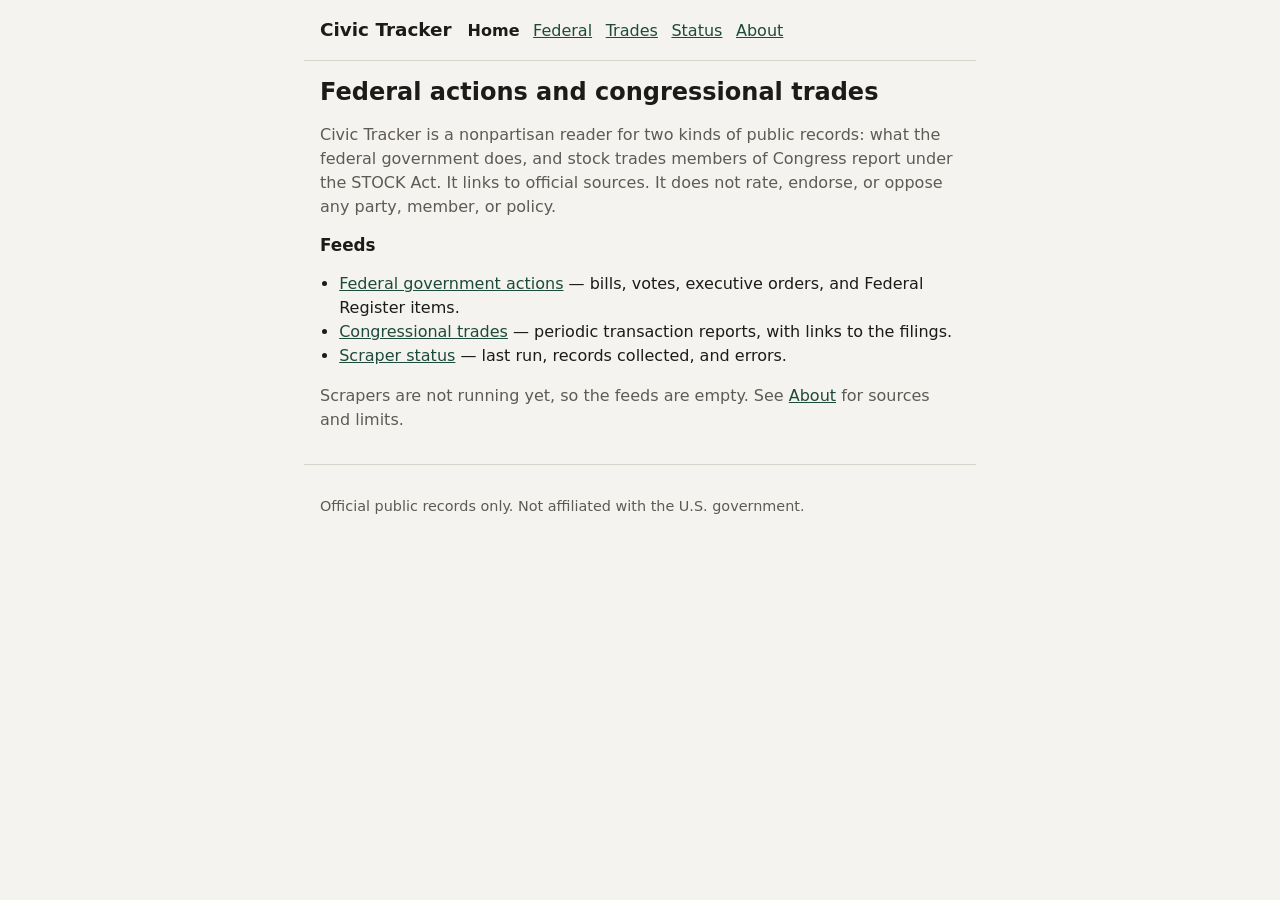
==== docs/index.html @ 80ff7482 "Add home and about pages. Home links to the feeds. About states the nonpartisan, official-sources, a" ====
<!DOCTYPE html>
<html lang="en">
<head>
  <meta charset="utf-8">
  <meta name="viewport" content="width=device-width, initial-scale=1">
  <title>Home</title>
  <link rel="stylesheet" href="css/site.css">
</head>
<body data-page-title="Home">
  <header class="site-header wrap">
    <a class="site-name" href="index.html" data-site-name></a>
    <nav aria-label="Primary">
      <a href="index.html" aria-current="page">Home</a>
      <a href="federal.html">Federal</a>
      <a href="trades.html">Trades</a>
      <a href="status.html">Status</a>
      <a href="about.html">About</a>
    </nav>
  </header>
  <main class="wrap">
    <h1>Federal actions and congressional trades</h1>
    <p class="lead"><span data-site-name></span> is a nonpartisan reader for two kinds of public records: what the federal government does, and stock trades members of Congress report under the STOCK Act. It links to official sources. It does not rate, endorse, or oppose any party, member, or policy.</p>
    <h2>Feeds</h2>
    <ul class="link-list">
      <li><a href="federal.html">Federal government actions</a> — bills, votes, executive orders, and Federal Register items.</li>
      <li><a href="trades.html">Congressional trades</a> — periodic transaction reports, with links to the filings.</li>
      <li><a href="status.html">Scraper status</a> — last run, records collected, and errors.</li>
    </ul>
    <p class="note">Scrapers are not running yet, so the feeds are empty. See <a href="about.html">About</a> for sources and limits.</p>
  </main>
  <footer class="site-footer wrap">
    <p>Official public records only. Not affiliated with the U.S. government.</p>
  </footer>
  <script src="js/config.js"></script>
  <script src="js/common.js"></script>
</body>
</html>
---- docs/css/site.css ----
:root {
  --bg: #f4f3ef;
  --ink: #1c1b19;
  --muted: #5e5a54;
  --line: #d8d3cb;
  --card: #fff;
  --accent: #1d4a3c;
}

* {
  box-sizing: border-box;
}

body {
  margin: 0;
  font: 16px/1.5 system-ui, -apple-system, "Segoe UI", Roboto, Helvetica, Arial, sans-serif;
  color: var(--ink);
  background: var(--bg);
}

a {
  color: var(--accent);
}

a:focus-visible,
button:focus-visible,
input:focus-visible,
select:focus-visible {
  outline: 2px solid var(--accent);
  outline-offset: 2px;
}

.wrap {
  max-width: 42rem;
  margin: 0 auto;
  padding: 1rem;
}

.site-header {
  display: flex;
  flex-wrap: wrap;
  gap: 0.4rem 1rem;
  align-items: baseline;
  border-bottom: 1px solid var(--line);
}

.site-name {
  font-weight: 700;
  font-size: 1.15rem;
  color: inherit;
  text-decoration: none;
}

nav {
  display: flex;
  flex-wrap: wrap;
  gap: 0.35rem 0.85rem;
}

nav a[aria-current="page"] {
  font-weight: 700;
  color: inherit;
  text-decoration: none;
}

h1 {
  font-size: 1.5rem;
  line-height: 1.25;
  margin: 0 0 0.75rem;
}

h2 {
  font-size: 1.05rem;
  line-height: 1.3;
  margin: 0 0 0.35rem;
}

.lead,
.note,
.meta {
  color: var(--muted);
}

.filters {
  display: grid;
  gap: 0.75rem;
  margin: 1rem 0;
}

@media (min-width: 40rem) {
  .filters.cols-2 {
    grid-template-columns: 1fr 1fr;
  }

  .filters .wide {
    grid-column: 1 / -1;
  }
}

label {
  display: grid;
  gap: 0.25rem;
  font-size: 0.9rem;
}

input,
select {
  font: inherit;
  width: 100%;
  padding: 0.45rem 0.5rem;
  border: 1px solid var(--line);
  border-radius: 2px;
  background: #fff;
  color: inherit;
}

.card,
.empty {
  background: var(--card);
  border: 1px solid var(--line);
  padding: 0.75rem 1rem;
  margin: 0.75rem 0;
}

.empty {
  border-style: dashed;
}

.link-list {
  padding-left: 1.2rem;
}

table {
  width: 100%;
  border-collapse: collapse;
  background: #fff;
  font-size: 0.95rem;
}

th,
td {
  text-align: left;
  vertical-align: top;
  padding: 0.45rem 0.5rem;
  border-bottom: 1px solid var(--line);
}

.site-footer {
  border-top: 1px solid var(--line);
  color: var(--muted);
  font-size: 0.9rem;
}

.error {
  color: #8a2a22;
}
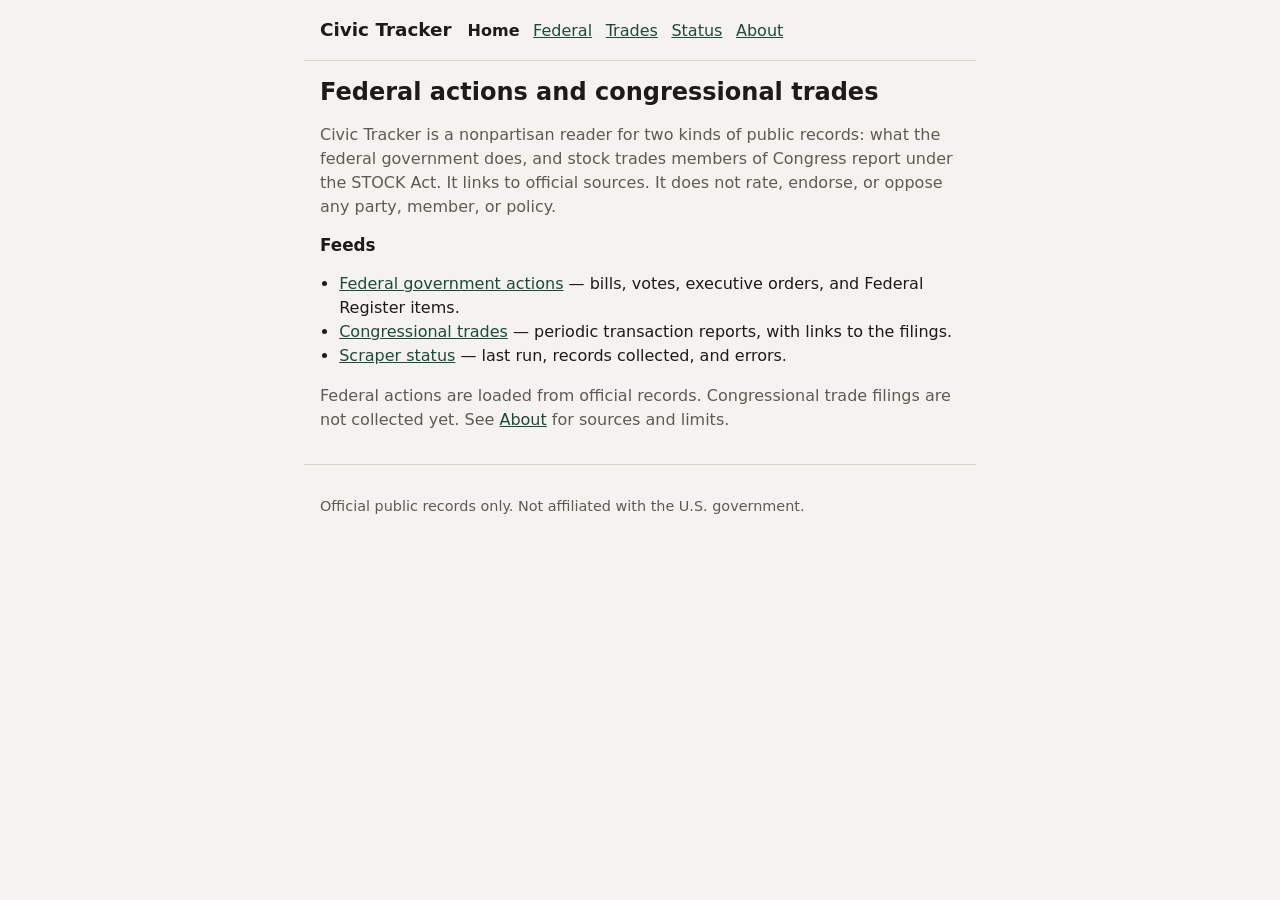
==== commit a48ad155: "MILESTONE: federal actions scraper, live-tested. Collect Federal Register rules and executive orders" ====
--- a/docs/index.html
+++ b/docs/index.html
@@ -5,6 +5,7 @@
   <meta name="viewport" content="width=device-width, initial-scale=1">
   <title>Home</title>
   <link rel="stylesheet" href="css/site.css">
+  <link rel="icon" href="favicon.svg" type="image/svg+xml">
 </head>
 <body data-page-title="Home">
   <header class="site-header wrap">
@@ -18,6 +19,7 @@
     </nav>
   </header>
   <main class="wrap">
+    <noscript><p class="empty">JavaScript is required to fill in the site name.</p></noscript>
     <h1>Federal actions and congressional trades</h1>
     <p class="lead"><span data-site-name></span> is a nonpartisan reader for two kinds of public records: what the federal government does, and stock trades members of Congress report under the STOCK Act. It links to official sources. It does not rate, endorse, or oppose any party, member, or policy.</p>
     <h2>Feeds</h2>
@@ -26,7 +28,7 @@
       <li><a href="trades.html">Congressional trades</a> — periodic transaction reports, with links to the filings.</li>
       <li><a href="status.html">Scraper status</a> — last run, records collected, and errors.</li>
     </ul>
-    <p class="note">Scrapers are not running yet, so the feeds are empty. See <a href="about.html">About</a> for sources and limits.</p>
+    <p class="note">Federal actions are loaded from official records. Congressional trade filings are not collected yet. See <a href="about.html">About</a> for sources and limits.</p>
   </main>
   <footer class="site-footer wrap">
     <p>Official public records only. Not affiliated with the U.S. government.</p>
--- a/docs/css/site.css
+++ b/docs/css/site.css
@@ -20,6 +20,10 @@
 
 a {
   color: var(--accent);
+}
+
+code {
+  overflow-wrap: anywhere;
 }
 
 a:focus-visible,
@@ -91,10 +95,6 @@
   .filters.cols-2 {
     grid-template-columns: 1fr 1fr;
   }
-
-  .filters .wide {
-    grid-column: 1 / -1;
-  }
 }
 
 label {
@@ -130,6 +130,10 @@
   padding-left: 1.2rem;
 }
 
+.table-scroll {
+  overflow-x: auto;
+}
+
 table {
   width: 100%;
   border-collapse: collapse;
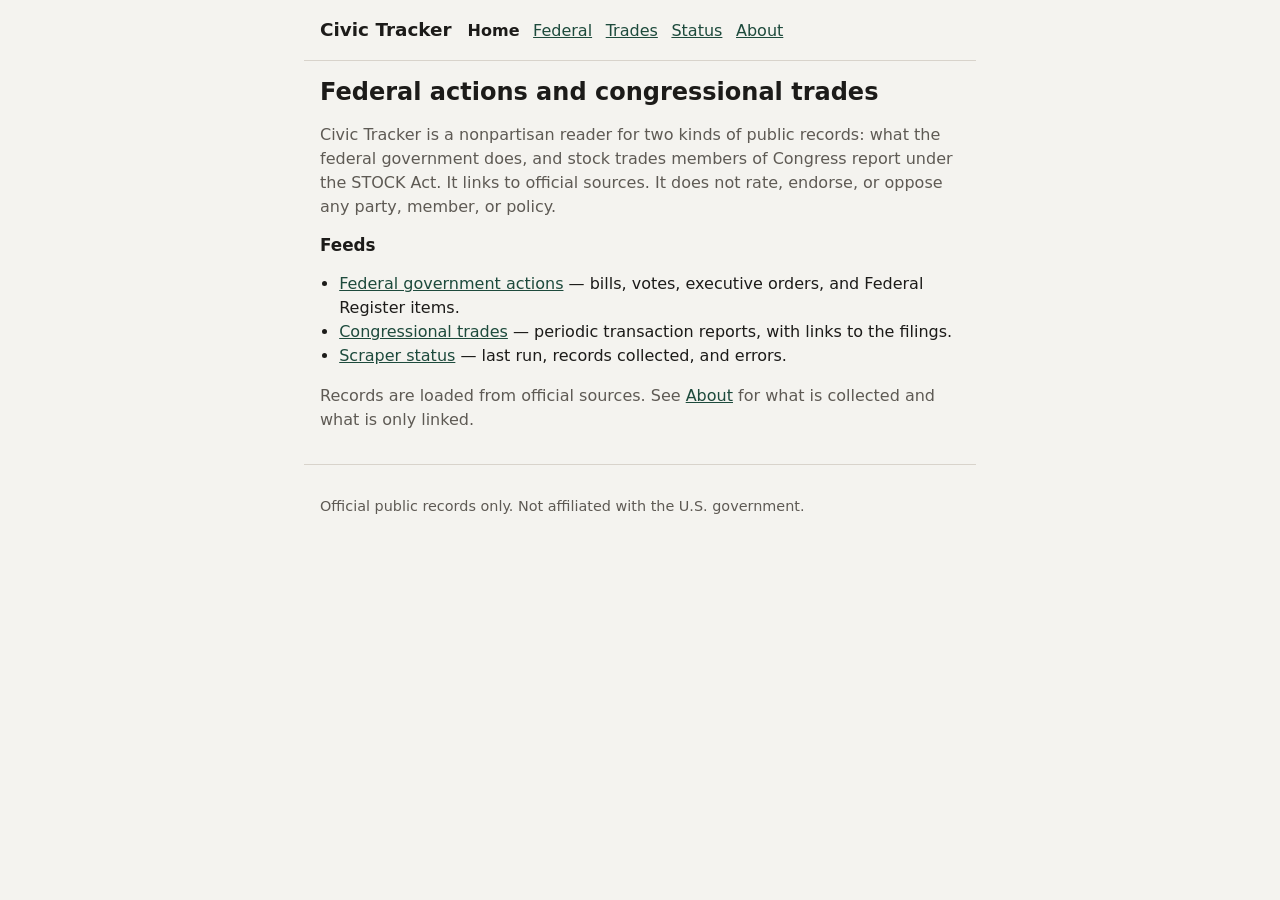
==== commit 578dc224: "Add House trade filings and Senate eFD links. Electronic House periodic transaction reports are pars" ====
--- a/docs/index.html
+++ b/docs/index.html
@@ -28,7 +28,7 @@
       <li><a href="trades.html">Congressional trades</a> — periodic transaction reports, with links to the filings.</li>
       <li><a href="status.html">Scraper status</a> — last run, records collected, and errors.</li>
     </ul>
-    <p class="note">Federal actions are loaded from official records. Congressional trade filings are not collected yet. See <a href="about.html">About</a> for sources and limits.</p>
+    <p class="note">Records are loaded from official sources. See <a href="about.html">About</a> for what is collected and what is only linked.</p>
   </main>
   <footer class="site-footer wrap">
     <p>Official public records only. Not affiliated with the U.S. government.</p>
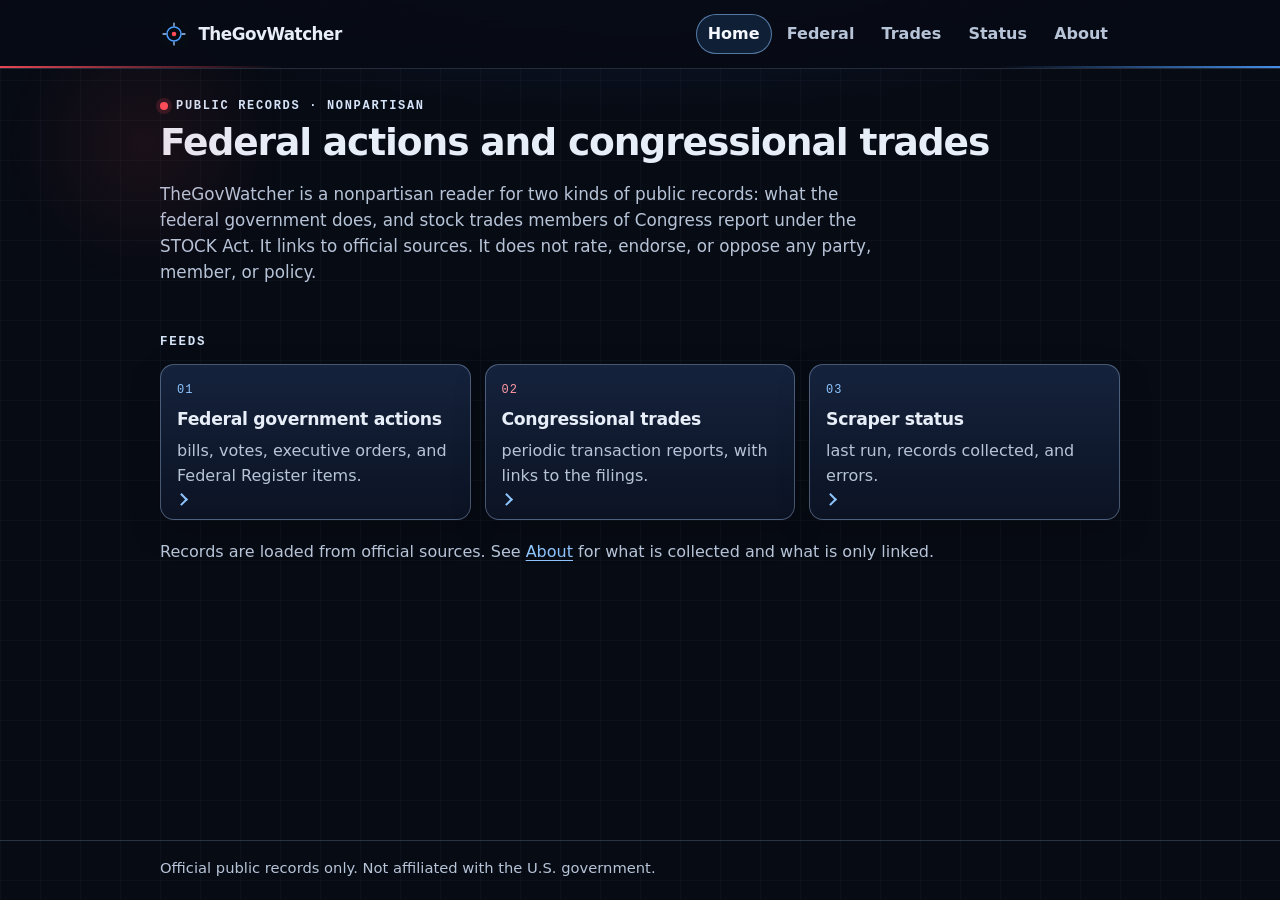
==== commit e30b7507: "Redesign the public site with a dark TheGovWatcher theme. Add a sticky header, mobile menu, and high" ====
--- a/docs/index.html
+++ b/docs/index.html
@@ -3,37 +3,76 @@
 <head>
   <meta charset="utf-8">
   <meta name="viewport" content="width=device-width, initial-scale=1">
+  <meta name="color-scheme" content="dark">
+  <meta name="theme-color" content="#070b14">
   <title>Home</title>
   <link rel="stylesheet" href="css/site.css">
   <link rel="icon" href="favicon.svg" type="image/svg+xml">
 </head>
 <body data-page-title="Home">
-  <header class="site-header wrap">
-    <a class="site-name" href="index.html" data-site-name></a>
-    <nav aria-label="Primary">
-      <a href="index.html" aria-current="page">Home</a>
-      <a href="federal.html">Federal</a>
-      <a href="trades.html">Trades</a>
-      <a href="status.html">Status</a>
-      <a href="about.html">About</a>
-    </nav>
+  <a class="skip-link" href="#main">Skip to content</a>
+  <header class="site-header">
+    <div class="shell bar">
+      <a class="brand" href="index.html">
+        <img class="brand-mark" src="favicon.svg" alt="" width="28" height="28">
+        <span class="site-name" data-site-name>TheGovWatcher</span>
+      </a>
+      <button class="nav-toggle" type="button" aria-expanded="false" aria-controls="site-nav">
+        <span class="nav-toggle-icon" aria-hidden="true"><span></span><span></span><span></span></span>
+        <span class="label-closed">Menu</span>
+        <span class="label-open">Close</span>
+      </button>
+      <nav id="site-nav" aria-label="Primary">
+        <a href="index.html" aria-current="page">Home</a>
+        <a href="federal.html">Federal</a>
+        <a href="trades.html">Trades</a>
+        <a href="status.html">Status</a>
+        <a href="about.html">About</a>
+      </nav>
+    </div>
   </header>
-  <main class="wrap">
+  <main id="main" class="shell" tabindex="-1">
     <noscript><p class="empty">JavaScript is required to fill in the site name.</p></noscript>
-    <h1>Federal actions and congressional trades</h1>
-    <p class="lead"><span data-site-name></span> is a nonpartisan reader for two kinds of public records: what the federal government does, and stock trades members of Congress report under the STOCK Act. It links to official sources. It does not rate, endorse, or oppose any party, member, or policy.</p>
-    <h2>Feeds</h2>
-    <ul class="link-list">
-      <li><a href="federal.html">Federal government actions</a> — bills, votes, executive orders, and Federal Register items.</li>
-      <li><a href="trades.html">Congressional trades</a> — periodic transaction reports, with links to the filings.</li>
-      <li><a href="status.html">Scraper status</a> — last run, records collected, and errors.</li>
-    </ul>
+    <section class="hero">
+      <p class="eyebrow"><span class="dot" aria-hidden="true"></span> Public records · Nonpartisan</p>
+      <h1>Federal actions and congressional trades</h1>
+      <p class="lead"><span data-site-name>TheGovWatcher</span> is a nonpartisan reader for two kinds of public records: what the federal government does, and stock trades members of Congress report under the STOCK Act. It links to official sources. It does not rate, endorse, or oppose any party, member, or policy.</p>
+    </section>
+    <section class="feeds" aria-labelledby="feeds-heading">
+      <h2 id="feeds-heading">Feeds</h2>
+      <ul class="feed-grid">
+        <li>
+          <a class="feed-card" href="federal.html">
+            <span class="feed-index">01</span>
+            <span class="feed-title">Federal government actions</span>
+            <span class="feed-copy">bills, votes, executive orders, and Federal Register items.</span>
+          </a>
+        </li>
+        <li>
+          <a class="feed-card" href="trades.html">
+            <span class="feed-index">02</span>
+            <span class="feed-title">Congressional trades</span>
+            <span class="feed-copy">periodic transaction reports, with links to the filings.</span>
+          </a>
+        </li>
+        <li>
+          <a class="feed-card" href="status.html">
+            <span class="feed-index">03</span>
+            <span class="feed-title">Scraper status</span>
+            <span class="feed-copy">last run, records collected, and errors.</span>
+          </a>
+        </li>
+      </ul>
+    </section>
     <p class="note">Records are loaded from official sources. See <a href="about.html">About</a> for what is collected and what is only linked.</p>
   </main>
-  <footer class="site-footer wrap">
-    <p>Official public records only. Not affiliated with the U.S. government.</p>
+  <footer class="site-footer">
+    <div class="shell">
+      <p>Official public records only. Not affiliated with the U.S. government.</p>
+    </div>
   </footer>
   <script src="js/config.js"></script>
   <script src="js/common.js"></script>
+  <script src="js/nav.js"></script>
 </body>
 </html>
--- a/docs/css/site.css
+++ b/docs/css/site.css
@@ -1,25 +1,58 @@
 :root {
-  --bg: #f4f3ef;
-  --ink: #1c1b19;
-  --muted: #5e5a54;
-  --line: #d8d3cb;
-  --card: #fff;
-  --accent: #1d4a3c;
+  --bg: #070b14;
+  --bg-elev: #10192b;
+  --bg-card: #101a2c;
+  --ink: #e8eef8;
+  --muted: #b7c4d8;
+  --line: rgba(158, 186, 224, 0.2);
+  --line-strong: rgba(168, 198, 236, 0.38);
+  --blue: #8ec5ff;
+  --blue-deep: #4c9dff;
+  --blue-dim: rgba(76, 157, 255, 0.14);
+  --red: #ff4d5a;
+  --focus: #b9dcff;
+  --header-h: 4.25rem;
+  --sans: "Segoe UI", system-ui, -apple-system, Roboto, Helvetica, Arial, sans-serif;
+  --mono: ui-monospace, "Cascadia Mono", "Cascadia Code", "Segoe UI Mono", Consolas, "Liberation Mono", monospace;
+  color-scheme: dark;
 }
 
 * {
   box-sizing: border-box;
 }
 
+html {
+  scroll-behavior: smooth;
+}
+
 body {
   margin: 0;
-  font: 16px/1.5 system-ui, -apple-system, "Segoe UI", Roboto, Helvetica, Arial, sans-serif;
+  min-height: 100vh;
+  display: flex;
+  flex-direction: column;
+  font: 16px/1.55 var(--sans);
   color: var(--ink);
-  background: var(--bg);
+  background-color: var(--bg);
+  background-image:
+    linear-gradient(rgba(120, 160, 210, 0.045) 1px, transparent 1px),
+    linear-gradient(90deg, rgba(120, 160, 210, 0.045) 1px, transparent 1px),
+    radial-gradient(ellipse 90% 42% at 50% -12%, rgba(46, 98, 186, 0.28), transparent 58%);
+  background-size: 40px 40px, 40px 40px, auto;
+}
+
+body::before {
+  content: "";
+  position: fixed;
+  inset: 0 auto auto 0;
+  width: 18rem;
+  height: 18rem;
+  background: radial-gradient(circle, rgba(255, 77, 90, 0.08), transparent 68%);
+  pointer-events: none;
 }
 
 a {
-  color: var(--accent);
+  color: var(--blue);
+  text-underline-offset: 0.16em;
 }
 
 code {
@@ -29,54 +62,192 @@
 a:focus-visible,
 button:focus-visible,
 input:focus-visible,
-select:focus-visible {
-  outline: 2px solid var(--accent);
+select:focus-visible,
+.skip-link:focus {
+  outline: 2px solid var(--focus);
   outline-offset: 2px;
 }
 
-.wrap {
-  max-width: 42rem;
-  margin: 0 auto;
-  padding: 1rem;
+.skip-link {
+  position: absolute;
+  left: 0.75rem;
+  top: -3.5rem;
+  z-index: 80;
+  padding: 0.5rem 0.75rem;
+  background: #f4f8ff;
+  color: #07101c;
+  font-weight: 700;
+  text-decoration: none;
+  border-radius: 8px;
+}
+
+.skip-link:focus {
+  top: 0.55rem;
+}
+
+.shell {
+  width: min(960px, calc(100% - 2rem));
+  margin-inline: auto;
 }
 
 .site-header {
+  position: sticky;
+  top: 0;
+  z-index: 40;
+  background: rgba(7, 11, 20, 0.9);
+  border-bottom: 1px solid var(--line);
+  backdrop-filter: blur(16px);
+}
+
+.site-header::after {
+  content: "";
+  position: absolute;
+  left: 0;
+  right: 0;
+  bottom: 0;
+  height: 2px;
+  background: linear-gradient(90deg, var(--red), transparent 22%, transparent 78%, var(--blue-deep));
+  opacity: 0.9;
+  pointer-events: none;
+}
+
+.bar {
+  position: relative;
   display: flex;
-  flex-wrap: wrap;
-  gap: 0.4rem 1rem;
-  align-items: baseline;
-  border-bottom: 1px solid var(--line);
-}
-
-.site-name {
+  align-items: center;
+  justify-content: space-between;
+  gap: 1rem;
+  min-height: var(--header-h);
+}
+
+.brand {
+  display: inline-flex;
+  align-items: center;
+  gap: 0.65rem;
+  min-height: 2.75rem;
+  color: var(--ink);
   font-weight: 700;
-  font-size: 1.15rem;
-  color: inherit;
+  font-size: 1.05rem;
+  letter-spacing: -0.03em;
   text-decoration: none;
+}
+
+.brand-mark {
+  width: 1.75rem;
+  height: 1.75rem;
+  display: block;
+  flex: none;
+}
+
+.nav-toggle {
+  display: none;
+  align-items: center;
+  gap: 0.5rem;
+  min-height: 2.75rem;
+  padding: 0.35rem 0.8rem;
+  border: 1px solid var(--line-strong);
+  border-radius: 999px;
+  background: rgba(16, 26, 44, 0.8);
+  color: var(--ink);
+  font: inherit;
+  font-size: 0.95rem;
+  cursor: pointer;
+}
+
+.nav-toggle-icon {
+  display: grid;
+  gap: 4px;
+  width: 1rem;
+}
+
+.nav-toggle-icon span {
+  display: block;
+  height: 2px;
+  background: var(--ink);
+  border-radius: 1px;
+}
+
+.label-open {
+  display: none;
+}
+
+.site-header.is-open .label-closed {
+  display: none;
+}
+
+.site-header.is-open .label-open {
+  display: inline;
 }
 
 nav {
   display: flex;
   flex-wrap: wrap;
-  gap: 0.35rem 0.85rem;
+  align-items: center;
+  gap: 0.2rem;
+}
+
+nav a {
+  color: var(--muted);
+  text-decoration: none;
+  padding: 0.45rem 0.75rem;
+  border-radius: 999px;
+  font-weight: 600;
+}
+
+nav a:hover {
+  color: var(--ink);
+  background: rgba(255, 255, 255, 0.05);
 }
 
 nav a[aria-current="page"] {
-  font-weight: 700;
-  color: inherit;
-  text-decoration: none;
+  color: #f5f9ff;
+  background: var(--blue-dim);
+  box-shadow: inset 0 0 0 1px rgba(142, 197, 255, 0.55);
+}
+
+main {
+  flex: 1;
+  padding: 1.75rem 0 3.25rem;
+}
+
+main:focus {
+  outline: none;
 }
 
 h1 {
-  font-size: 1.5rem;
-  line-height: 1.25;
-  margin: 0 0 0.75rem;
+  font-size: clamp(1.75rem, 3.4vw, 2.35rem);
+  line-height: 1.15;
+  letter-spacing: -0.03em;
+  margin: 0.35rem 0 0.75rem;
 }
 
 h2 {
   font-size: 1.05rem;
-  line-height: 1.3;
-  margin: 0 0 0.35rem;
+  line-height: 1.35;
+  letter-spacing: -0.015em;
+  margin: 0 0 0.4rem;
+}
+
+.eyebrow {
+  display: flex;
+  align-items: center;
+  gap: 0.5rem;
+  margin: 0;
+  color: #d5e4f8;
+  font-family: var(--mono);
+  font-size: 0.75rem;
+  font-weight: 600;
+  letter-spacing: 0.14em;
+  text-transform: uppercase;
+}
+
+.dot {
+  width: 0.5rem;
+  height: 0.5rem;
+  border-radius: 50%;
+  background: var(--red);
+  box-shadow: 0 0 0 4px rgba(255, 77, 90, 0.16);
+  animation: pulse 2.6s ease-out infinite;
 }
 
 .lead,
@@ -85,59 +256,291 @@
   color: var(--muted);
 }
 
+.lead {
+  font-size: 1.05rem;
+  max-width: 68ch;
+}
+
+.note {
+  margin: 0.35rem 0 0;
+}
+
+.page-status {
+  display: flex;
+  flex-wrap: wrap;
+  align-items: center;
+  gap: 0.45rem 0.75rem;
+  margin-top: 0.85rem;
+}
+
+.hero {
+  padding-bottom: 0.5rem;
+}
+
+.feeds h2 {
+  margin: 1.5rem 0 0.8rem;
+  font-size: 0.78rem;
+  font-family: var(--mono);
+  font-weight: 650;
+  letter-spacing: 0.14em;
+  text-transform: uppercase;
+  color: #d5e4f8;
+}
+
+.feed-grid {
+  list-style: none;
+  display: grid;
+  grid-template-columns: repeat(auto-fit, minmax(14.5rem, 1fr));
+  gap: 0.85rem;
+  margin: 0 0 1.25rem;
+  padding: 0;
+}
+
+.feed-card {
+  display: flex;
+  flex-direction: column;
+  align-items: flex-start;
+  gap: 0.4rem;
+  height: 100%;
+  min-height: 9.5rem;
+  padding: 1rem 1rem 0.95rem;
+  border: 1px solid var(--line-strong);
+  border-radius: 14px;
+  background:
+    linear-gradient(180deg, rgba(22, 36, 62, 0.95), rgba(12, 20, 36, 0.95));
+  color: var(--ink);
+  text-decoration: none;
+  box-shadow: 0 12px 32px rgba(0, 0, 0, 0.22);
+}
+
+.feed-card:hover {
+  border-color: rgba(142, 197, 255, 0.7);
+  transform: translateY(-2px);
+}
+
+.feed-index {
+  font-family: var(--mono);
+  font-size: 0.75rem;
+  letter-spacing: 0.08em;
+  color: var(--blue);
+}
+
+.feed-grid li:nth-child(2) .feed-index {
+  color: #ff9aa3;
+}
+
+.feed-title {
+  font-size: 1.08rem;
+  font-weight: 700;
+  letter-spacing: -0.02em;
+}
+
+.feed-copy {
+  color: var(--muted);
+}
+
+.feed-card::after {
+  content: "";
+  width: 0.45rem;
+  height: 0.45rem;
+  margin-top: auto;
+  border-top: 2px solid var(--blue);
+  border-right: 2px solid var(--blue);
+  transform: rotate(45deg);
+}
+
 .filters {
   display: grid;
-  gap: 0.75rem;
-  margin: 1rem 0;
-}
-
-@media (min-width: 40rem) {
-  .filters.cols-2 {
-    grid-template-columns: 1fr 1fr;
-  }
+  grid-template-columns: repeat(auto-fit, minmax(13rem, 1fr));
+  gap: 0.85rem 1rem;
+  margin: 1.15rem 0 1rem;
+  padding: 0.95rem;
+  border: 1px solid var(--line-strong);
+  border-radius: 14px;
+  background: rgba(14, 22, 38, 0.94);
+  box-shadow: 0 10px 28px rgba(0, 0, 0, 0.22);
+}
+
+.filters-heading {
+  grid-column: 1 / -1;
+  margin: 0;
+  color: #d5e4f8;
+  font-family: var(--mono);
+  font-size: 0.72rem;
+  font-weight: 650;
+  letter-spacing: 0.14em;
+  text-transform: uppercase;
 }
 
 label {
   display: grid;
-  gap: 0.25rem;
-  font-size: 0.9rem;
+  gap: 0.35rem;
+  color: #d5e4f8;
+  font-size: 0.92rem;
+  font-weight: 650;
 }
 
 input,
 select {
   font: inherit;
   width: 100%;
-  padding: 0.45rem 0.5rem;
+  min-height: 2.75rem;
+  padding: 0.5rem 0.7rem;
+  border: 1px solid var(--line-strong);
+  border-radius: 10px;
+  background: #0b1220;
+  color: var(--ink);
+}
+
+input::placeholder {
+  color: #9aadc4;
+  opacity: 1;
+}
+
+select {
+  cursor: pointer;
+}
+
+.result-count {
+  grid-column: 1 / -1;
+  justify-self: start;
+  margin: 0;
+  padding: 0.2rem 0.65rem;
+  border: 1px solid rgba(142, 197, 255, 0.4);
+  border-radius: 999px;
+  background: var(--blue-dim);
+  color: #e7f2ff;
+  font-family: var(--mono);
+  font-size: 0.78rem;
+  letter-spacing: 0.03em;
+}
+
+.result-count:empty {
+  display: none;
+}
+
+#feed {
+  display: grid;
+  gap: 0.75rem;
+}
+
+.card,
+.empty,
+.panel {
+  background: linear-gradient(180deg, rgba(18, 30, 50, 0.96), rgba(12, 20, 36, 0.96));
   border: 1px solid var(--line);
-  border-radius: 2px;
-  background: #fff;
-  color: inherit;
-}
-
-.card,
+  border-radius: 14px;
+  padding: 0.9rem 1rem;
+  box-shadow: 0 8px 24px rgba(0, 0, 0, 0.16);
+}
+
+.card {
+  border-left: 3px solid rgba(142, 197, 255, 0.45);
+}
+
+.card[data-kind="vote"],
+.card[data-chamber="senate"] {
+  border-left-color: var(--blue-deep);
+}
+
+.card[data-kind="executive_order"],
+.card[data-chamber="house"] {
+  border-left-color: var(--red);
+}
+
+.card[data-kind="federal_register"] {
+  border-left-color: #7f93b0;
+}
+
+.card[data-kind="bill"] {
+  border-left-color: #7dcea0;
+}
+
+.card h2 {
+  font-size: 1.02rem;
+}
+
+.card h2 a {
+  color: var(--ink);
+  text-decoration: none;
+}
+
+.card h2 a:hover {
+  color: #fff;
+  text-decoration: underline;
+}
+
+.card p {
+  margin: 0.35rem 0 0;
+  overflow-wrap: break-word;
+}
+
+.card .meta {
+  margin-top: 0.45rem;
+  font-family: var(--mono);
+  font-size: 0.78rem;
+  line-height: 1.45;
+  color: #c5d3e6;
+}
+
+.card > a {
+  display: inline-flex;
+  margin-top: 0.7rem;
+  color: #e7f2ff;
+  font-weight: 700;
+  text-decoration: none;
+  border-bottom: 1px solid rgba(142, 197, 255, 0.7);
+}
+
+.card > a:hover {
+  color: #fff;
+  border-bottom-color: var(--red);
+}
+
 .empty {
-  background: var(--card);
-  border: 1px solid var(--line);
-  padding: 0.75rem 1rem;
-  margin: 0.75rem 0;
-}
-
-.empty {
+  margin: 0;
   border-style: dashed;
-}
-
-.link-list {
-  padding-left: 1.2rem;
+  color: var(--muted);
+}
+
+.panels {
+  display: grid;
+  gap: 0.85rem;
+  margin-top: 1.1rem;
+}
+
+.panel h2 {
+  margin-bottom: 0.55rem;
+}
+
+.panel p {
+  margin: 0.55rem 0 0;
+  max-width: 72ch;
+}
+
+.panel p:first-of-type {
+  margin-top: 0;
+}
+
+.scroll-hint {
+  display: none;
+  margin: 1rem 0 0.45rem;
+  color: var(--muted);
+  font-size: 0.85rem;
 }
 
 .table-scroll {
   overflow-x: auto;
+  border: 1px solid var(--line-strong);
+  border-radius: 14px;
+  background: var(--bg-card);
 }
 
 table {
   width: 100%;
+  min-width: 40rem;
   border-collapse: collapse;
-  background: #fff;
+  background: transparent;
   font-size: 0.95rem;
 }
 
@@ -145,16 +548,184 @@
 td {
   text-align: left;
   vertical-align: top;
-  padding: 0.45rem 0.5rem;
+  padding: 0.7rem 0.8rem;
   border-bottom: 1px solid var(--line);
+  overflow-wrap: break-word;
+}
+
+th:nth-child(2),
+td:nth-child(2),
+th:nth-child(3),
+td:nth-child(3) {
+  white-space: nowrap;
+}
+
+th {
+  background: #162338;
+  color: #d5e4f8;
+  font-family: var(--mono);
+  font-size: 0.72rem;
+  font-weight: 650;
+  letter-spacing: 0.08em;
+  text-transform: uppercase;
+}
+
+tbody tr:last-child td {
+  border-bottom: 0;
+}
+
+tbody tr:hover td {
+  background: rgba(76, 157, 255, 0.07);
+}
+
+td.has-error {
+  color: #ffc1c6;
 }
 
 .site-footer {
   border-top: 1px solid var(--line);
   color: var(--muted);
-  font-size: 0.9rem;
+  font-size: 0.92rem;
+}
+
+.site-footer .shell {
+  padding: 1rem 0 1.25rem;
+}
+
+.site-footer p {
+  margin: 0;
 }
 
 .error {
-  color: #8a2a22;
-}
+  color: #ffb4ba;
+}
+
+@media (min-width: 1000px) {
+  .filters.wide {
+    grid-template-columns: repeat(5, minmax(0, 1fr));
+  }
+}
+
+@media (min-width: 760px) and (min-height: 640px) {
+  .filters {
+    position: sticky;
+    top: calc(var(--header-h) + 0.6rem);
+    z-index: 20;
+    backdrop-filter: blur(14px);
+  }
+}
+
+@media (max-width: 699px) {
+  .shell {
+    width: min(960px, calc(100% - 1.25rem));
+  }
+
+  .nav-toggle {
+    display: inline-flex;
+  }
+
+  nav {
+    display: none;
+    position: absolute;
+    top: calc(100% + 0.4rem);
+    left: 0;
+    right: 0;
+    z-index: 30;
+    flex-direction: column;
+    align-items: stretch;
+    padding: 0.45rem;
+    border: 1px solid var(--line-strong);
+    border-radius: 14px;
+    background: #0c1424;
+    box-shadow: 0 18px 40px rgba(0, 0, 0, 0.55);
+  }
+
+  .site-header.is-open nav {
+    display: flex;
+  }
+
+  .scroll-hint {
+    display: block;
+  }
+
+  nav a {
+    padding: 0.8rem 0.85rem;
+    border-radius: 10px;
+  }
+}
+
+@media (forced-colors: active) {
+  a:focus-visible,
+  button:focus-visible,
+  input:focus-visible,
+  select:focus-visible,
+  .skip-link:focus {
+    outline: 2px solid Highlight;
+  }
+}
+
+@media (prefers-reduced-motion: reduce) {
+  html {
+    scroll-behavior: auto;
+  }
+
+  .dot,
+  .feed-card {
+    animation: none;
+    transition: none;
+  }
+
+  .feed-card:hover {
+    transform: none;
+  }
+}
+
+@media print {
+  body {
+    display: block;
+    color: #111;
+    background: #fff;
+  }
+
+  body::before,
+  .nav-toggle,
+  .skip-link,
+  .site-header::after {
+    display: none;
+  }
+
+  .site-header {
+    position: static;
+    background: #fff;
+  }
+
+  .card,
+  .panel,
+  .feed-card,
+  .table-scroll,
+  .filters {
+    box-shadow: none;
+    background: #fff;
+    color: #111;
+  }
+
+  a,
+  nav a,
+  .card h2 a {
+    color: #000;
+  }
+}
+
+@keyframes pulse {
+  0% {
+    box-shadow: 0 0 0 0 rgba(255, 77, 90, 0.38);
+  }
+
+  70% {
+    box-shadow: 0 0 0 7px rgba(255, 77, 90, 0);
+  }
+
+  100% {
+    box-shadow: 0 0 0 0 rgba(255, 77, 90, 0);
+  }
+}
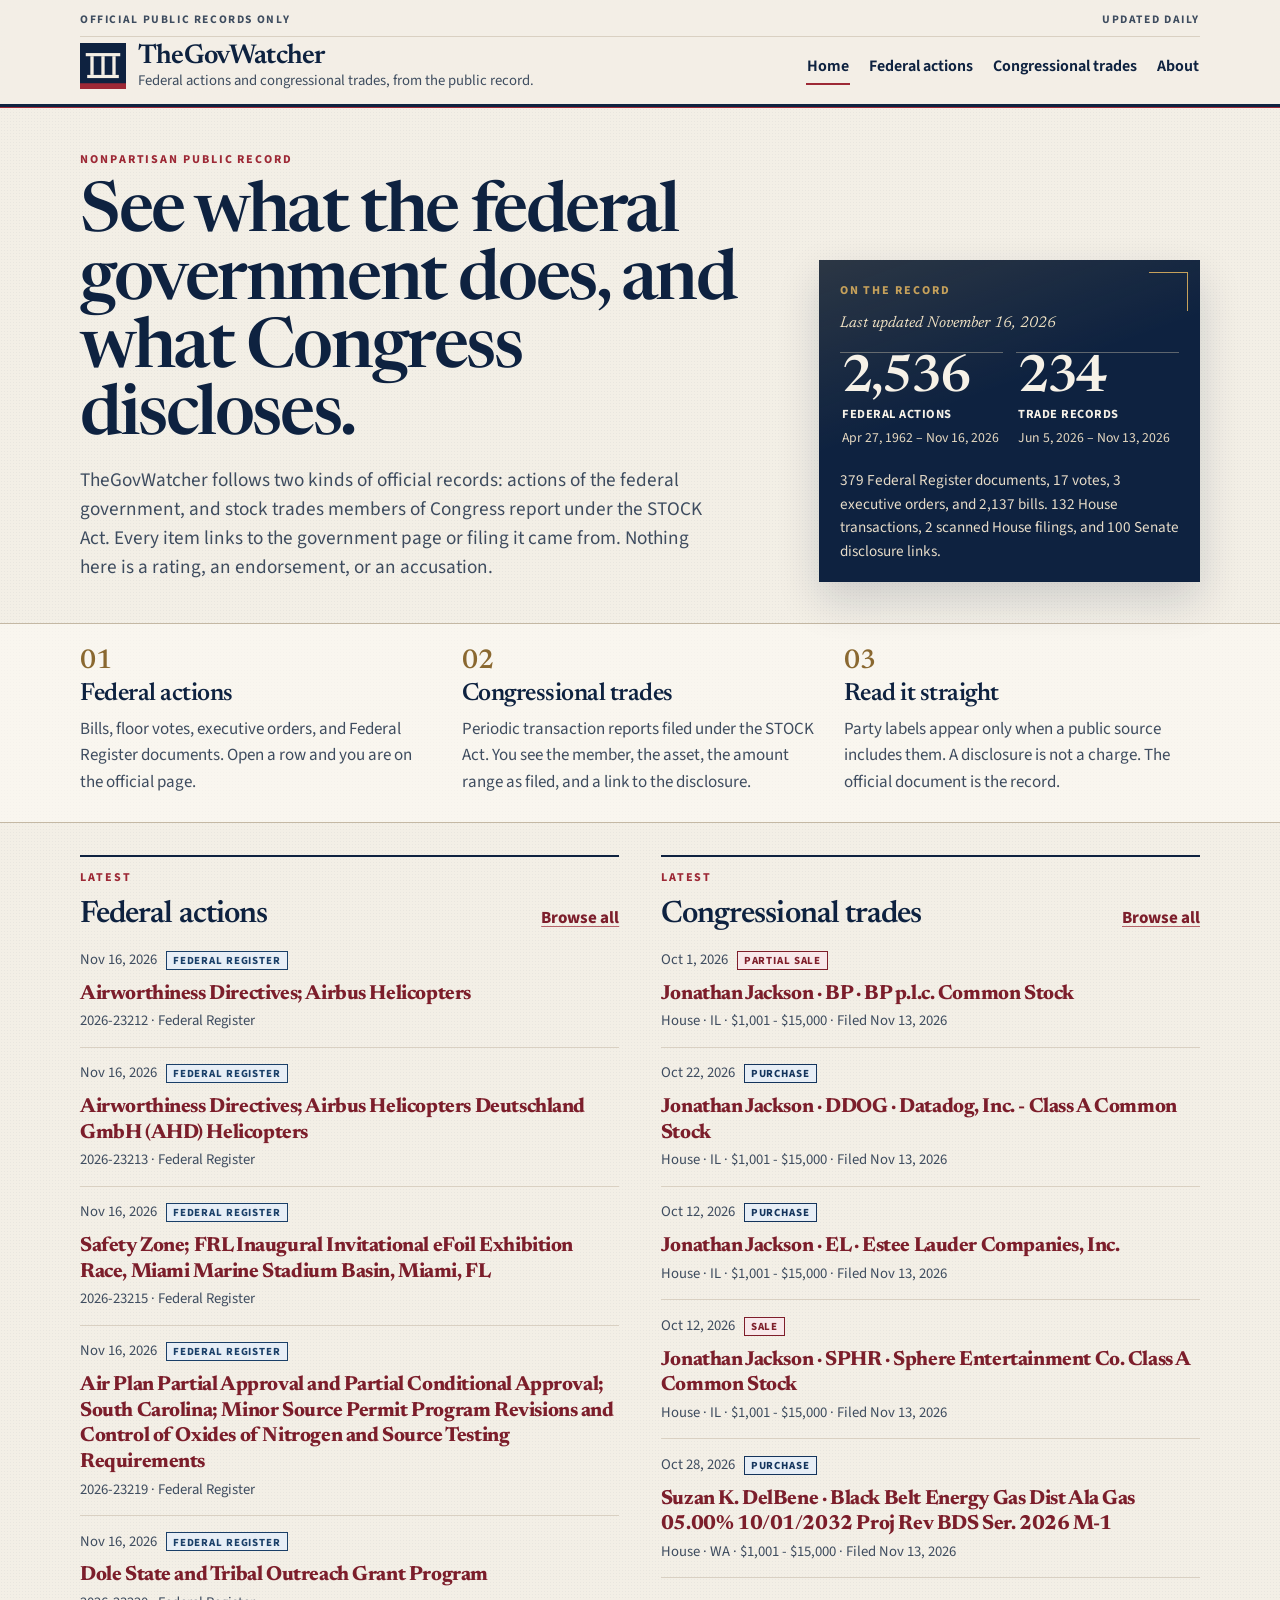
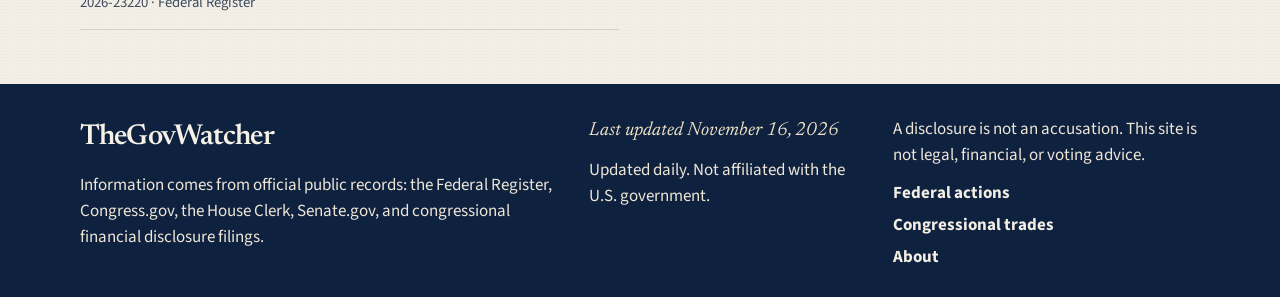
==== commit 13b10848: "Redesign the public site as a light civic publication. Give TheGovWatcher a readable masthead, live " ====
--- a/docs/index.html
+++ b/docs/index.html
@@ -3,76 +3,143 @@
 <head>
   <meta charset="utf-8">
   <meta name="viewport" content="width=device-width, initial-scale=1">
-  <meta name="color-scheme" content="dark">
-  <meta name="theme-color" content="#070b14">
-  <title>Home</title>
+  <title>TheGovWatcher</title>
+  <meta name="description" content="TheGovWatcher is a nonpartisan reading room for federal government actions and congressional stock disclosures, with a link to every official public record.">
+  <meta name="theme-color" content="#0e2240">
+  <link rel="icon" href="favicon.svg" type="image/svg+xml">
   <link rel="stylesheet" href="css/site.css">
-  <link rel="icon" href="favicon.svg" type="image/svg+xml">
 </head>
 <body data-page-title="Home">
-  <a class="skip-link" href="#main">Skip to content</a>
-  <header class="site-header">
-    <div class="shell bar">
+  <a class="skip" href="#main">Skip to content</a>
+  <header class="masthead">
+    <div class="wrap masthead-inner">
+      <div class="utility">
+        <p>Official public records only</p>
+        <p>Updated daily</p>
+      </div>
       <a class="brand" href="index.html">
-        <img class="brand-mark" src="favicon.svg" alt="" width="28" height="28">
-        <span class="site-name" data-site-name>TheGovWatcher</span>
+        <svg class="mark" viewBox="0 0 32 32" aria-hidden="true" focusable="false">
+          <rect width="32" height="32" fill="#0e2240"/>
+          <rect y="28" width="32" height="4" fill="#9d2936"/>
+          <rect x="4" y="7" width="24" height="2.2" fill="#f4efe4"/>
+          <rect x="5" y="22.2" width="22" height="2.2" fill="#f4efe4"/>
+          <rect x="7.2" y="9.2" width="2.3" height="13" fill="#f4efe4"/>
+          <rect x="14.85" y="9.2" width="2.3" height="13" fill="#f4efe4"/>
+          <rect x="22.5" y="9.2" width="2.3" height="13" fill="#f4efe4"/>
+        </svg>
+        <span class="brand-text">
+          <span class="brand-name" data-site-name>TheGovWatcher</span>
+          <span class="brand-tag" data-site-tagline>Federal actions and congressional trades, from the public record.</span>
+        </span>
       </a>
       <button class="nav-toggle" type="button" aria-expanded="false" aria-controls="site-nav">
-        <span class="nav-toggle-icon" aria-hidden="true"><span></span><span></span><span></span></span>
-        <span class="label-closed">Menu</span>
-        <span class="label-open">Close</span>
+        <span class="nav-toggle-bars" aria-hidden="true"></span>
+        <span class="nav-toggle-label">Menu</span>
       </button>
-      <nav id="site-nav" aria-label="Primary">
+      <nav id="site-nav" class="site-nav" aria-label="Primary">
         <a href="index.html" aria-current="page">Home</a>
-        <a href="federal.html">Federal</a>
-        <a href="trades.html">Trades</a>
-        <a href="status.html">Status</a>
+        <a href="federal.html">Federal actions</a>
+        <a href="trades.html">Congressional trades</a>
         <a href="about.html">About</a>
       </nav>
     </div>
   </header>
-  <main id="main" class="shell" tabindex="-1">
-    <noscript><p class="empty">JavaScript is required to fill in the site name.</p></noscript>
+
+  <main id="main">
+    <noscript><p class="wrap empty">JavaScript is required to load the public records on this page.</p></noscript>
     <section class="hero">
-      <p class="eyebrow"><span class="dot" aria-hidden="true"></span> Public records · Nonpartisan</p>
-      <h1>Federal actions and congressional trades</h1>
-      <p class="lead"><span data-site-name>TheGovWatcher</span> is a nonpartisan reader for two kinds of public records: what the federal government does, and stock trades members of Congress report under the STOCK Act. It links to official sources. It does not rate, endorse, or oppose any party, member, or policy.</p>
+      <div class="wrap hero-grid">
+        <div class="hero-copy">
+          <p class="kicker">Nonpartisan public record</p>
+          <h1>See what the federal government does, and what Congress discloses.</h1>
+          <p class="deck"><span data-site-name>TheGovWatcher</span> follows two kinds of official records: actions of the federal government, and stock trades members of Congress report under the STOCK Act. Every item links to the government page or filing it came from. Nothing here is a rating, an endorsement, or an accusation.</p>
+        </div>
+        <aside class="stat-panel" aria-label="Record totals">
+          <p class="kicker kicker-on-dark">On the record</p>
+          <p class="stat-updated" data-last-updated>Loading the latest date…</p>
+          <div class="stat-grid">
+            <a class="stat" href="federal.html">
+              <span class="stat-num" id="stat-federal">—</span>
+              <span class="stat-label">Federal actions</span>
+              <span class="stat-range" id="stat-federal-range"></span>
+            </a>
+            <a class="stat" href="trades.html">
+              <span class="stat-num" id="stat-trades">—</span>
+              <span class="stat-label">Trade records</span>
+              <span class="stat-range" id="stat-trades-range"></span>
+            </a>
+          </div>
+          <p class="stat-note" id="stat-note"></p>
+        </aside>
+      </div>
     </section>
-    <section class="feeds" aria-labelledby="feeds-heading">
-      <h2 id="feeds-heading">Feeds</h2>
-      <ul class="feed-grid">
-        <li>
-          <a class="feed-card" href="federal.html">
-            <span class="feed-index">01</span>
-            <span class="feed-title">Federal government actions</span>
-            <span class="feed-copy">bills, votes, executive orders, and Federal Register items.</span>
-          </a>
-        </li>
-        <li>
-          <a class="feed-card" href="trades.html">
-            <span class="feed-index">02</span>
-            <span class="feed-title">Congressional trades</span>
-            <span class="feed-copy">periodic transaction reports, with links to the filings.</span>
-          </a>
-        </li>
-        <li>
-          <a class="feed-card" href="status.html">
-            <span class="feed-index">03</span>
-            <span class="feed-title">Scraper status</span>
-            <span class="feed-copy">last run, records collected, and errors.</span>
-          </a>
-        </li>
-      </ul>
+
+    <section class="band" aria-label="What this site tracks">
+      <div class="wrap explain-grid">
+        <article>
+          <span class="explain-num" aria-hidden="true">01</span>
+          <h2>Federal actions</h2>
+          <p>Bills, floor votes, executive orders, and Federal Register documents. Open a row and you are on the official page.</p>
+        </article>
+        <article>
+          <span class="explain-num" aria-hidden="true">02</span>
+          <h2>Congressional trades</h2>
+          <p>Periodic transaction reports filed under the STOCK Act. You see the member, the asset, the amount range as filed, and a link to the disclosure.</p>
+        </article>
+        <article>
+          <span class="explain-num" aria-hidden="true">03</span>
+          <h2>Read it straight</h2>
+          <p>Party labels appear only when a public source includes them. A disclosure is not a charge. The official document is the record.</p>
+        </article>
+      </div>
     </section>
-    <p class="note">Records are loaded from official sources. See <a href="about.html">About</a> for what is collected and what is only linked.</p>
+
+    <section class="wrap latest-grid" aria-label="Latest records">
+      <div>
+        <div class="section-head">
+          <div>
+            <p class="kicker">Latest</p>
+            <h2>Federal actions</h2>
+          </div>
+          <a class="section-link" href="federal.html">Browse all</a>
+        </div>
+        <div id="latest-federal"></div>
+      </div>
+      <div>
+        <div class="section-head">
+          <div>
+            <p class="kicker">Latest</p>
+            <h2>Congressional trades</h2>
+          </div>
+          <a class="section-link" href="trades.html">Browse all</a>
+        </div>
+        <div id="latest-trades"></div>
+      </div>
+    </section>
   </main>
+
   <footer class="site-footer">
-    <div class="shell">
-      <p>Official public records only. Not affiliated with the U.S. government.</p>
+    <div class="wrap footer-grid">
+      <div>
+        <p class="footer-brand" data-site-name>TheGovWatcher</p>
+        <p>Information comes from official public records: the Federal Register, Congress.gov, the House Clerk, Senate.gov, and congressional financial disclosure filings.</p>
+      </div>
+      <div>
+        <p id="site-updated" data-last-updated>Last updated …</p>
+        <p>Updated daily. Not affiliated with the U.S. government.</p>
+      </div>
+      <div>
+        <p>A disclosure is not an accusation. This site is not legal, financial, or voting advice.</p>
+        <nav class="footer-nav" aria-label="Footer">
+          <a href="federal.html">Federal actions</a>
+          <a href="trades.html">Congressional trades</a>
+          <a href="about.html">About</a>
+        </nav>
+      </div>
     </div>
   </footer>
   <script src="js/config.js"></script>
   <script src="js/common.js"></script>
-  <script src="js/nav.js"></script>
+  <script src="js/home.js"></script>
 </body>
 </html>
--- a/docs/css/site.css
+++ b/docs/css/site.css
@@ -1,731 +1,900 @@
+@font-face {
+  font-family: "Newsreader";
+  font-style: normal;
+  font-weight: 200 800;
+  font-display: swap;
+  src: url("fonts/newsreader-latin-opsz-normal.woff2") format("woff2");
+}
+
+@font-face {
+  font-family: "Newsreader";
+  font-style: italic;
+  font-weight: 200 800;
+  font-display: swap;
+  src: url("fonts/newsreader-latin-opsz-italic.woff2") format("woff2");
+}
+
+@font-face {
+  font-family: "Source Sans 3";
+  font-style: normal;
+  font-weight: 200 900;
+  font-display: swap;
+  src: url("fonts/source-sans-3-latin-wght-normal.woff2") format("woff2");
+}
+
+@font-face {
+  font-family: "Source Sans 3";
+  font-style: italic;
+  font-weight: 200 900;
+  font-display: swap;
+  src: url("fonts/source-sans-3-latin-wght-italic.woff2") format("woff2");
+}
+
 :root {
-  --bg: #070b14;
-  --bg-elev: #10192b;
-  --bg-card: #101a2c;
-  --ink: #e8eef8;
-  --muted: #b7c4d8;
-  --line: rgba(158, 186, 224, 0.2);
-  --line-strong: rgba(168, 198, 236, 0.38);
-  --blue: #8ec5ff;
-  --blue-deep: #4c9dff;
-  --blue-dim: rgba(76, 157, 255, 0.14);
-  --red: #ff4d5a;
-  --focus: #b9dcff;
-  --header-h: 4.25rem;
-  --sans: "Segoe UI", system-ui, -apple-system, Roboto, Helvetica, Arial, sans-serif;
-  --mono: ui-monospace, "Cascadia Mono", "Cascadia Code", "Segoe UI Mono", Consolas, "Liberation Mono", monospace;
-  color-scheme: dark;
-}
-
-* {
-  box-sizing: border-box;
-}
-
-html {
-  scroll-behavior: smooth;
-}
+  --paper: #f3efe6;
+  --paper-deep: #e7e0d2;
+  --card: #fffdf8;
+  --ink: #172033;
+  --muted: #3e4c5f;
+  --line: #d9d0c2;
+  --line-strong: #c4b8a4;
+  --navy: #0e2240;
+  --navy-2: #17325c;
+  --red: #9d2936;
+  --red-deep: #7c1e2b;
+  --gold: #8a6830;
+  --gold-bright: #c6a15b;
+  --cream: #f6f1e7;
+  --serif: "Newsreader", "Iowan Old Style", "Palatino Linotype", Palatino, Georgia, serif;
+  --sans: "Source Sans 3", "Segoe UI", system-ui, sans-serif;
+  --wrap: 1120px;
+  --focus: #9d2936;
+}
+
+* { box-sizing: border-box; }
+
+html { scroll-behavior: smooth; }
 
 body {
   margin: 0;
-  min-height: 100vh;
-  display: flex;
-  flex-direction: column;
-  font: 16px/1.55 var(--sans);
   color: var(--ink);
-  background-color: var(--bg);
-  background-image:
-    linear-gradient(rgba(120, 160, 210, 0.045) 1px, transparent 1px),
-    linear-gradient(90deg, rgba(120, 160, 210, 0.045) 1px, transparent 1px),
-    radial-gradient(ellipse 90% 42% at 50% -12%, rgba(46, 98, 186, 0.28), transparent 58%);
-  background-size: 40px 40px, 40px 40px, auto;
-}
-
-body::before {
-  content: "";
-  position: fixed;
-  inset: 0 auto auto 0;
-  width: 18rem;
-  height: 18rem;
-  background: radial-gradient(circle, rgba(255, 77, 90, 0.08), transparent 68%);
-  pointer-events: none;
-}
+  background-color: var(--paper);
+  background-image: radial-gradient(rgba(14, 34, 64, 0.045) 0.65px, transparent 0.7px);
+  background-size: 3px 3px;
+  font-family: var(--sans);
+  font-size: 1.0625rem;
+  line-height: 1.55;
+  color-scheme: light;
+}
+
+::selection {
+  background: #ead7b0;
+  color: var(--navy);
+}
+
+img, svg { max-width: 100%; }
 
 a {
-  color: var(--blue);
+  color: var(--navy-2);
+  text-decoration-color: rgba(157, 41, 54, 0.7);
+  text-decoration-thickness: 1px;
   text-underline-offset: 0.16em;
 }
 
-code {
-  overflow-wrap: anywhere;
-}
-
-a:focus-visible,
-button:focus-visible,
-input:focus-visible,
-select:focus-visible,
-.skip-link:focus {
+a:hover { color: var(--red-deep); }
+
+:focus-visible {
   outline: 2px solid var(--focus);
-  outline-offset: 2px;
-}
-
-.skip-link {
+  outline-offset: 3px;
+}
+
+.skip {
   position: absolute;
-  left: 0.75rem;
-  top: -3.5rem;
+  left: 0.8rem;
+  top: -4rem;
   z-index: 80;
-  padding: 0.5rem 0.75rem;
-  background: #f4f8ff;
-  color: #07101c;
+  background: #fff;
+  color: var(--navy);
+  padding: 0.45rem 0.7rem;
   font-weight: 700;
-  text-decoration: none;
-  border-radius: 8px;
-}
-
-.skip-link:focus {
-  top: 0.55rem;
-}
-
-.shell {
-  width: min(960px, calc(100% - 2rem));
-  margin-inline: auto;
-}
-
-.site-header {
+}
+
+.skip:focus { top: 0.55rem; }
+
+.sr-only {
+  position: absolute;
+  width: 1px;
+  height: 1px;
+  padding: 0;
+  margin: -1px;
+  overflow: hidden;
+  clip: rect(0, 0, 0, 0);
+  white-space: nowrap;
+  border: 0;
+}
+
+.wrap {
+  width: min(var(--wrap), calc(100% - 2rem));
+  margin: 0 auto;
+}
+
+.masthead {
   position: sticky;
   top: 0;
   z-index: 40;
-  background: rgba(7, 11, 20, 0.9);
+  background: rgba(243, 239, 230, 0.94);
+  backdrop-filter: blur(10px);
+  border-bottom: 3px solid var(--navy);
+  box-shadow: 0 1px 0 var(--red);
+}
+
+.masthead-inner {
+  display: grid;
+  grid-template-columns: minmax(0, 1fr) auto;
+  grid-template-areas:
+    "utility utility"
+    "brand nav";
+  gap: 0.35rem 1.5rem;
+  align-items: center;
+  padding: 0.7rem 0 0.85rem;
+}
+
+.utility {
+  grid-area: utility;
+  display: flex;
+  flex-wrap: wrap;
+  justify-content: space-between;
+  gap: 0.35rem 1rem;
+  margin: 0;
+  padding-bottom: 0.45rem;
   border-bottom: 1px solid var(--line);
-  backdrop-filter: blur(16px);
-}
-
-.site-header::after {
+  color: var(--muted);
+  font-size: 0.72rem;
+  font-weight: 700;
+  letter-spacing: 0.14em;
+  text-transform: uppercase;
+}
+
+.utility p { margin: 0; }
+
+.brand {
+  grid-area: brand;
+  display: flex;
+  gap: 0.75rem;
+  align-items: center;
+  color: inherit;
+  text-decoration: none;
+  min-width: 0;
+}
+
+.brand:hover { color: inherit; }
+
+.mark {
+  width: 46px;
+  height: 46px;
+  flex: none;
+}
+
+.brand-text { display: grid; gap: 0.05rem; min-width: 0; }
+
+.brand-name {
+  font-family: var(--serif);
+  font-weight: 620;
+  font-size: 1.7rem;
+  letter-spacing: -0.03em;
+  line-height: 1;
+  color: var(--navy);
+}
+
+.brand-tag {
+  color: var(--muted);
+  font-size: 0.92rem;
+  line-height: 1.3;
+  max-width: 28rem;
+}
+
+.site-nav {
+  grid-area: nav;
+  display: flex;
+  flex-wrap: wrap;
+  justify-content: flex-end;
+  gap: 0.35rem 1.15rem;
+}
+
+.site-nav a {
+  color: var(--navy);
+  text-decoration: none;
+  font-weight: 650;
+  font-size: 1rem;
+  padding: 0.4rem 0.05rem;
+}
+
+.site-nav a[aria-current="page"] {
+  box-shadow: inset 0 -2px 0 var(--red);
+  color: var(--navy);
+}
+
+.site-nav a:hover { color: var(--red-deep); }
+
+.nav-toggle {
+  display: none;
+  grid-area: toggle;
+  justify-self: end;
+  align-items: center;
+  gap: 0.45rem;
+  border: 1px solid var(--navy);
+  background: var(--card);
+  color: var(--navy);
+  font: inherit;
+  font-weight: 700;
+  letter-spacing: 0.04em;
+  padding: 0.4rem 0.65rem;
+  cursor: pointer;
+}
+
+.nav-toggle-bars,
+.nav-toggle-bars::before,
+.nav-toggle-bars::after {
+  display: block;
+  width: 1rem;
+  height: 2px;
+  background: var(--navy);
+  position: relative;
+}
+
+.nav-toggle-bars::before,
+.nav-toggle-bars::after {
   content: "";
   position: absolute;
   left: 0;
-  right: 0;
-  bottom: 0;
-  height: 2px;
-  background: linear-gradient(90deg, var(--red), transparent 22%, transparent 78%, var(--blue-deep));
-  opacity: 0.9;
-  pointer-events: none;
-}
-
-.bar {
+}
+
+.nav-toggle-bars::before { top: -5px; }
+.nav-toggle-bars::after { top: 5px; }
+
+.hero { padding: 0.4rem 0 0; }
+
+.hero-grid {
+  display: grid;
+  grid-template-columns: minmax(0, 1.45fr) minmax(17rem, 0.8fr);
+  gap: 2.2rem 3rem;
+  align-items: end;
+  padding: 2.4rem 0 2.6rem;
+}
+
+.kicker {
+  margin: 0 0 0.7rem;
+  color: var(--red);
+  font-size: 0.75rem;
+  font-weight: 750;
+  letter-spacing: 0.16em;
+  text-transform: uppercase;
+}
+
+.kicker-on-dark { color: var(--gold-bright); }
+
+h1, h2, h3, .brand-name, .stat-num, .footer-brand {
+  font-family: var(--serif);
+  font-optical-sizing: auto;
+}
+
+h1 {
+  margin: 0 0 0.9rem;
+  color: var(--navy);
+  font-weight: 560;
+  font-size: clamp(2.5rem, 5.4vw, 4.55rem);
+  line-height: 0.98;
+  letter-spacing: -0.035em;
+}
+
+.deck {
+  margin: 0;
+  max-width: 40rem;
+  color: var(--muted);
+  font-size: 1.2rem;
+  line-height: 1.5;
+}
+
+.deck strong { color: var(--ink); font-weight: 700; }
+
+.stat-panel {
   position: relative;
+  background:
+    linear-gradient(160deg, rgba(198, 161, 91, 0.16), transparent 42%),
+    var(--navy);
+  color: var(--cream);
+  padding: 1.35rem 1.3rem 1.15rem;
+  box-shadow: 0 18px 40px rgba(14, 34, 64, 0.16);
+}
+
+.stat-panel::before {
+  content: "";
+  position: absolute;
+  top: 0.75rem;
+  right: 0.75rem;
+  width: 2.4rem;
+  height: 2.4rem;
+  border-top: 1px solid var(--gold-bright);
+  border-right: 1px solid var(--gold-bright);
+}
+
+.stat-updated {
+  margin: 0 0 1rem;
+  color: #f0e2c4;
+  font-size: 0.98rem;
+  font-style: italic;
+  font-family: var(--serif);
+}
+
+.stat-grid {
+  display: grid;
+  grid-template-columns: 1fr 1fr;
+  gap: 0.8rem;
+}
+
+.stat {
   display: flex;
+  flex-direction: column;
+  gap: 0.2rem;
+  color: inherit;
+  text-decoration: none;
+  padding: 0.2rem 0.15rem 0.35rem;
+  border-top: 1px solid rgba(240, 226, 196, 0.35);
+}
+
+.stat:hover { color: inherit; }
+.stat:hover .stat-num { color: #fff; }
+.stat:hover .stat-label { color: var(--gold-bright); }
+
+.stat-num {
+  font-size: clamp(2.7rem, 4vw, 3.6rem);
+  font-weight: 560;
+  line-height: 0.9;
+  letter-spacing: -0.04em;
+  font-variant-numeric: tabular-nums;
+}
+
+.stat-label {
+  font-weight: 700;
+  letter-spacing: 0.04em;
+  text-transform: uppercase;
+  font-size: 0.78rem;
+}
+
+.stat-range {
+  color: #e4d7bf;
+  font-size: 0.86rem;
+  min-height: 1.2em;
+}
+
+.stat-note {
+  margin: 0.9rem 0 0;
+  color: #e7dcc8;
+  font-size: 0.95rem;
+}
+
+.band {
+  border-top: 1px solid var(--line-strong);
+  border-bottom: 1px solid var(--line-strong);
+  background: rgba(255, 253, 248, 0.55);
+}
+
+.explain-grid {
+  display: grid;
+  grid-template-columns: repeat(3, 1fr);
+  gap: 1.4rem 1.6rem;
+  padding: 1.5rem 0 1.7rem;
+}
+
+.explain-grid article { min-width: 0; }
+
+.explain-num {
+  display: block;
+  margin-bottom: 0.35rem;
+  color: var(--gold);
+  font-family: var(--serif);
+  font-size: 1.7rem;
+  font-weight: 560;
+  line-height: 1;
+}
+
+.explain-grid h2 {
+  margin: 0 0 0.4rem;
+  color: var(--navy);
+  font-size: 1.55rem;
+  font-weight: 580;
+  letter-spacing: -0.02em;
+  line-height: 1.15;
+}
+
+.explain-grid p { margin: 0; color: var(--muted); }
+
+.latest-grid {
+  display: grid;
+  grid-template-columns: 1fr 1fr;
+  gap: 2rem 2.6rem;
+  padding: 2rem 0 2.4rem;
+}
+
+.section-head {
+  display: flex;
+  justify-content: space-between;
+  align-items: flex-end;
+  gap: 1rem;
+  border-top: 2px solid var(--navy);
+  padding-top: 0.75rem;
+  margin-bottom: 0.2rem;
+}
+
+.section-head h2 {
+  margin: 0;
+  color: var(--navy);
+  font-size: clamp(1.7rem, 2.4vw, 2.15rem);
+  font-weight: 580;
+  letter-spacing: -0.03em;
+  line-height: 1.05;
+}
+
+.section-link {
+  font-weight: 750;
+  color: var(--red-deep);
+  white-space: nowrap;
+}
+
+.latest-item {
+  padding: 0.9rem 0 0.85rem;
+  border-bottom: 1px solid var(--line);
+}
+
+.latest-item:hover { background: linear-gradient(90deg, rgba(157, 41, 54, 0.05), transparent 70%); }
+
+.latest-meta, .latest-sub {
+  display: flex;
+  flex-wrap: wrap;
+  gap: 0.4rem 0.55rem;
   align-items: center;
+  margin: 0;
+  color: var(--muted);
+  font-size: 0.92rem;
+}
+
+.latest-item h3 {
+  margin: 0.28rem 0 0.2rem;
+  font-size: 1.28rem;
+  font-weight: 560;
+  line-height: 1.22;
+  letter-spacing: -0.02em;
+}
+
+.title-link {
+  color: var(--navy);
+  text-decoration-color: transparent;
+  font-weight: 560;
+}
+
+a.title-link { font-family: var(--serif); }
+
+.latest-item h3 a.title-link,
+.action-cell a.title-link {
+  font-family: var(--serif);
+  font-size: 1.12rem;
+  line-height: 1.25;
+}
+
+.latest-item h3 a.title-link { font-size: inherit; }
+
+.title-link:hover { text-decoration-color: var(--red); color: var(--red-deep); }
+
+.page { padding: 1.7rem 0 2.5rem; }
+
+.page-head { max-width: 46rem; margin-bottom: 0.4rem; }
+
+.page-head h1 {
+  font-size: clamp(2.3rem, 4.5vw, 3.7rem);
+  margin-bottom: 0.7rem;
+}
+
+.page-updated {
+  margin: 0.85rem 0 0;
+  font-family: var(--serif);
+  font-style: italic;
+  color: var(--navy);
+  font-size: 1.12rem;
+}
+
+.filter-panel {
+  display: grid;
+  grid-template-columns: 1.5fr repeat(3, minmax(0, 1fr));
+  gap: 0.85rem 1rem;
+  margin: 1.35rem 0 0.4rem;
+  padding: 1rem 1.05rem 1.05rem;
+  background: var(--card);
+  border: 1px solid #e3d8c8;
+  border-left: 4px solid var(--navy);
+  box-shadow: 0 10px 28px rgba(14, 34, 64, 0.05);
+}
+
+.field { display: grid; gap: 0.28rem; min-width: 0; }
+.field-wide { grid-column: span 2; }
+
+.field span, .sort-label span {
+  font-size: 0.75rem;
+  font-weight: 750;
+  letter-spacing: 0.12em;
+  text-transform: uppercase;
+  color: var(--muted);
+}
+
+input, select, button { font: inherit; color: inherit; }
+
+input, select {
+  width: 100%;
+  padding: 0.48rem 0.15rem;
+  border: none;
+  border-bottom: 1.5px solid var(--navy);
+  border-radius: 0;
+  background: transparent;
+}
+
+select {
+  background-image: linear-gradient(45deg, transparent 50%, var(--navy) 50%), linear-gradient(135deg, var(--navy) 50%, transparent 50%);
+  background-position: calc(100% - 10px) 55%, calc(100% - 5px) 55%;
+  background-size: 5px 5px, 5px 5px;
+  background-repeat: no-repeat;
+  appearance: none;
+  padding-right: 1.4rem;
+}
+
+.field-actions {
+  display: flex;
+  align-items: flex-end;
+}
+
+.fine {
+  margin: 0.35rem 0 0.2rem;
+  color: var(--muted);
+  font-size: 0.95rem;
+}
+
+.results-bar {
+  display: flex;
   justify-content: space-between;
+  align-items: flex-end;
   gap: 1rem;
-  min-height: var(--header-h);
-}
-
-.brand {
+  margin: 1rem 0 0.35rem;
+  padding-bottom: 0.45rem;
+  border-bottom: 1px solid var(--navy);
+}
+
+#count {
+  margin: 0;
+  font-weight: 700;
+  color: var(--navy);
+}
+
+.sort-label {
+  display: grid;
+  gap: 0.2rem;
+  min-width: 14rem;
+}
+
+.scroll-hint {
+  display: none;
+  margin: 0.55rem 0;
+  color: var(--muted);
+  font-size: 0.92rem;
+}
+
+.table-scroll {
+  overflow-x: auto;
+  margin: 0 0 1rem;
+}
+
+.data-table {
+  width: 100%;
+  min-width: 880px;
+  border-collapse: collapse;
+  background: var(--card);
+  font-size: 0.98rem;
+}
+
+.data-table caption { text-align: left; }
+
+.data-table th, .data-table td {
+  text-align: left;
+  vertical-align: top;
+  padding: 0.75rem 0.7rem;
+  border-bottom: 1px solid var(--line);
+}
+
+.data-table th {
+  background: var(--navy);
+  color: var(--cream);
+  font-weight: 700;
+  font-size: 0.75rem;
+  letter-spacing: 0.12em;
+  text-transform: uppercase;
+}
+
+.data-table th button {
   display: inline-flex;
   align-items: center;
-  gap: 0.65rem;
-  min-height: 2.75rem;
+  gap: 0.3rem;
+  width: 100%;
+  padding: 0;
+  border: 0;
+  background: transparent;
+  color: inherit;
+  font: inherit;
+  font-weight: 700;
+  letter-spacing: inherit;
+  text-transform: inherit;
+  text-align: left;
+  cursor: pointer;
+}
+
+.data-table th button:hover { color: var(--gold-bright); }
+
+.sort-ind { min-width: 0.7rem; color: var(--gold-bright); }
+
+.data-table tbody tr:nth-child(even) { background: #f7f3ea; }
+.data-table tbody tr:hover { background: #f3e6d4; }
+
+.data-table td:first-child,
+.data-table th:first-child {
+  position: sticky;
+  left: 0;
+  z-index: 1;
+}
+
+.data-table th:first-child { z-index: 3; background: var(--navy); }
+.data-table td:first-child { background: var(--card); box-shadow: 1px 0 0 var(--line); }
+.data-table tbody tr:nth-child(even) td:first-child { background: #f7f3ea; }
+.data-table tbody tr:hover td:first-child { background: #f3e6d4; }
+
+.nowrap, time { white-space: nowrap; }
+
+.action-cell { min-width: 18rem; }
+.action-cell .title-link { display: inline; }
+
+.summary {
+  margin: 0.35rem 0 0.15rem;
+  color: var(--muted);
+  font-size: 0.95rem;
+}
+
+.member-name, .asset-name, .amount-range, .source-name {
+  display: block;
+  font-weight: 700;
   color: var(--ink);
+}
+
+.subline {
+  display: block;
+  margin-top: 0.15rem;
+  color: var(--muted);
+  font-size: 0.9rem;
+}
+
+.ticker {
+  display: inline-block;
+  margin-top: 0.28rem;
+  padding: 0.05rem 0.35rem;
+  border: 1px solid var(--gold);
+  color: var(--gold);
+  font-size: 0.75rem;
+  font-weight: 750;
+  letter-spacing: 0.08em;
+}
+
+.official {
+  display: inline-block;
+  margin-top: 0.35rem;
+  color: var(--red-deep);
+  font-size: 0.92rem;
+  font-weight: 750;
+}
+
+.amount { font-variant-numeric: tabular-nums; white-space: nowrap; }
+
+.badge {
+  display: inline-block;
+  padding: 0.14rem 0.38rem 0.1rem;
+  border: 1px solid currentColor;
+  font-size: 0.68rem;
+  font-weight: 750;
+  letter-spacing: 0.08em;
+  line-height: 1.2;
+  text-transform: uppercase;
+  vertical-align: middle;
+  white-space: nowrap;
+}
+
+.badge-register { color: #1a3f68; background: #e7eef6; }
+.badge-vote { color: #6a4e16; background: #f8efd8; }
+.badge-order { color: #7e1d2a; background: #f8e8ea; }
+.badge-bill { color: #0e2240; background: #e8edf4; }
+.badge-buy { color: #14345c; background: #e7eef6; }
+.badge-sell { color: #7e1d2a; background: #f8e8ea; }
+.badge-other { color: #3e4c5f; background: #f3eee6; }
+.badge-d { color: #14345c; background: #e7eef6; }
+.badge-r { color: #7e1d2a; background: #f8e8ea; }
+.badge-i { color: #3d4c34; background: #e7f0e2; }
+
+.empty {
+  margin: 1rem 0;
+  padding: 1.1rem 1.15rem;
+  background: var(--card);
+  border: 1px dashed var(--line-strong);
+}
+
+.empty p { margin: 0 0 0.45rem; }
+
+.text-button {
+  display: inline-block;
+  margin-top: 0.2rem;
+  padding: 0;
+  border: 0;
+  background: none;
+  color: var(--red-deep);
+  font-weight: 750;
+  text-decoration: underline;
+  text-underline-offset: 0.16em;
+  cursor: pointer;
+}
+
+.text-button:hover { color: var(--navy); }
+
+.about-layout {
+  display: grid;
+  grid-template-columns: 14rem minmax(0, 42rem);
+  gap: 2rem;
+  padding-top: 0.4rem;
+}
+
+.toc {
+  position: sticky;
+  top: 7.2rem;
+  align-self: start;
+  display: grid;
+  gap: 0.45rem;
+  padding-top: 0.3rem;
+  border-top: 2px solid var(--navy);
+}
+
+.toc a {
+  color: var(--muted);
   font-weight: 700;
-  font-size: 1.05rem;
+  text-decoration: none;
+}
+
+.toc a[aria-current="true"],
+.toc a:hover { color: var(--red-deep); }
+
+.prose section {
+  padding: 0.3rem 0 1.15rem;
+  border-bottom: 1px solid var(--line);
+}
+
+.prose h2 {
+  margin: 0.8rem 0 0.45rem;
+  color: var(--navy);
+  font-size: 2rem;
+  font-weight: 580;
   letter-spacing: -0.03em;
-  text-decoration: none;
-}
-
-.brand-mark {
-  width: 1.75rem;
-  height: 1.75rem;
-  display: block;
-  flex: none;
-}
-
-.nav-toggle {
-  display: none;
-  align-items: center;
-  gap: 0.5rem;
-  min-height: 2.75rem;
-  padding: 0.35rem 0.8rem;
-  border: 1px solid var(--line-strong);
-  border-radius: 999px;
-  background: rgba(16, 26, 44, 0.8);
-  color: var(--ink);
-  font: inherit;
-  font-size: 0.95rem;
-  cursor: pointer;
-}
-
-.nav-toggle-icon {
+  line-height: 1.1;
+}
+
+.prose p { margin: 0 0 0.8rem; }
+
+.prose p:last-child { margin-bottom: 0; }
+
+.site-footer {
+  margin-top: 1rem;
+  background: var(--navy);
+  color: #efe6d6;
+  padding: 2rem 0 1.7rem;
+}
+
+.footer-grid {
   display: grid;
-  gap: 4px;
-  width: 1rem;
-}
-
-.nav-toggle-icon span {
-  display: block;
-  height: 2px;
-  background: var(--ink);
-  border-radius: 1px;
-}
-
-.label-open {
-  display: none;
-}
-
-.site-header.is-open .label-closed {
-  display: none;
-}
-
-.site-header.is-open .label-open {
-  display: inline;
-}
-
-nav {
-  display: flex;
-  flex-wrap: wrap;
-  align-items: center;
-  gap: 0.2rem;
-}
-
-nav a {
-  color: var(--muted);
-  text-decoration: none;
-  padding: 0.45rem 0.75rem;
-  border-radius: 999px;
-  font-weight: 600;
-}
-
-nav a:hover {
-  color: var(--ink);
-  background: rgba(255, 255, 255, 0.05);
-}
-
-nav a[aria-current="page"] {
-  color: #f5f9ff;
-  background: var(--blue-dim);
-  box-shadow: inset 0 0 0 1px rgba(142, 197, 255, 0.55);
-}
-
-main {
-  flex: 1;
-  padding: 1.75rem 0 3.25rem;
-}
-
-main:focus {
-  outline: none;
-}
-
-h1 {
-  font-size: clamp(1.75rem, 3.4vw, 2.35rem);
-  line-height: 1.15;
+  grid-template-columns: 1.4fr 0.8fr 0.9fr;
+  gap: 1.5rem 2rem;
+}
+
+.footer-brand {
+  margin: 0 0 0.45rem;
+  color: var(--cream);
+  font-size: 1.8rem;
+  font-weight: 580;
   letter-spacing: -0.03em;
-  margin: 0.35rem 0 0.75rem;
-}
-
-h2 {
-  font-size: 1.05rem;
-  line-height: 1.35;
-  letter-spacing: -0.015em;
-  margin: 0 0 0.4rem;
-}
-
-.eyebrow {
-  display: flex;
-  align-items: center;
-  gap: 0.5rem;
-  margin: 0;
-  color: #d5e4f8;
-  font-family: var(--mono);
-  font-size: 0.75rem;
-  font-weight: 600;
-  letter-spacing: 0.14em;
-  text-transform: uppercase;
-}
-
-.dot {
-  width: 0.5rem;
-  height: 0.5rem;
-  border-radius: 50%;
-  background: var(--red);
-  box-shadow: 0 0 0 4px rgba(255, 77, 90, 0.16);
-  animation: pulse 2.6s ease-out infinite;
-}
-
-.lead,
-.note,
-.meta {
-  color: var(--muted);
-}
-
-.lead {
-  font-size: 1.05rem;
-  max-width: 68ch;
-}
-
-.note {
-  margin: 0.35rem 0 0;
-}
-
-.page-status {
-  display: flex;
-  flex-wrap: wrap;
-  align-items: center;
-  gap: 0.45rem 0.75rem;
-  margin-top: 0.85rem;
-}
-
-.hero {
-  padding-bottom: 0.5rem;
-}
-
-.feeds h2 {
-  margin: 1.5rem 0 0.8rem;
-  font-size: 0.78rem;
-  font-family: var(--mono);
-  font-weight: 650;
-  letter-spacing: 0.14em;
-  text-transform: uppercase;
-  color: #d5e4f8;
-}
-
-.feed-grid {
-  list-style: none;
-  display: grid;
-  grid-template-columns: repeat(auto-fit, minmax(14.5rem, 1fr));
-  gap: 0.85rem;
-  margin: 0 0 1.25rem;
-  padding: 0;
-}
-
-.feed-card {
+}
+
+.site-footer p { margin: 0 0 0.7rem; }
+
+.site-footer a { color: #f4efe4; }
+
+.footer-nav {
   display: flex;
   flex-direction: column;
   align-items: flex-start;
-  gap: 0.4rem;
-  height: 100%;
-  min-height: 9.5rem;
-  padding: 1rem 1rem 0.95rem;
-  border: 1px solid var(--line-strong);
-  border-radius: 14px;
-  background:
-    linear-gradient(180deg, rgba(22, 36, 62, 0.95), rgba(12, 20, 36, 0.95));
-  color: var(--ink);
-  text-decoration: none;
-  box-shadow: 0 12px 32px rgba(0, 0, 0, 0.22);
-}
-
-.feed-card:hover {
-  border-color: rgba(142, 197, 255, 0.7);
-  transform: translateY(-2px);
-}
-
-.feed-index {
-  font-family: var(--mono);
-  font-size: 0.75rem;
-  letter-spacing: 0.08em;
-  color: var(--blue);
-}
-
-.feed-grid li:nth-child(2) .feed-index {
-  color: #ff9aa3;
-}
-
-.feed-title {
-  font-size: 1.08rem;
-  font-weight: 700;
-  letter-spacing: -0.02em;
-}
-
-.feed-copy {
-  color: var(--muted);
-}
-
-.feed-card::after {
-  content: "";
-  width: 0.45rem;
-  height: 0.45rem;
-  margin-top: auto;
-  border-top: 2px solid var(--blue);
-  border-right: 2px solid var(--blue);
-  transform: rotate(45deg);
-}
-
-.filters {
-  display: grid;
-  grid-template-columns: repeat(auto-fit, minmax(13rem, 1fr));
-  gap: 0.85rem 1rem;
-  margin: 1.15rem 0 1rem;
-  padding: 0.95rem;
-  border: 1px solid var(--line-strong);
-  border-radius: 14px;
-  background: rgba(14, 22, 38, 0.94);
-  box-shadow: 0 10px 28px rgba(0, 0, 0, 0.22);
-}
-
-.filters-heading {
-  grid-column: 1 / -1;
-  margin: 0;
-  color: #d5e4f8;
-  font-family: var(--mono);
-  font-size: 0.72rem;
-  font-weight: 650;
-  letter-spacing: 0.14em;
-  text-transform: uppercase;
-}
-
-label {
-  display: grid;
   gap: 0.35rem;
-  color: #d5e4f8;
-  font-size: 0.92rem;
-  font-weight: 650;
-}
-
-input,
-select {
-  font: inherit;
-  width: 100%;
-  min-height: 2.75rem;
-  padding: 0.5rem 0.7rem;
-  border: 1px solid var(--line-strong);
-  border-radius: 10px;
-  background: #0b1220;
-  color: var(--ink);
-}
-
-input::placeholder {
-  color: #9aadc4;
-  opacity: 1;
-}
-
-select {
-  cursor: pointer;
-}
-
-.result-count {
-  grid-column: 1 / -1;
-  justify-self: start;
-  margin: 0;
-  padding: 0.2rem 0.65rem;
-  border: 1px solid rgba(142, 197, 255, 0.4);
-  border-radius: 999px;
-  background: var(--blue-dim);
-  color: #e7f2ff;
-  font-family: var(--mono);
-  font-size: 0.78rem;
-  letter-spacing: 0.03em;
-}
-
-.result-count:empty {
-  display: none;
-}
-
-#feed {
-  display: grid;
-  gap: 0.75rem;
-}
-
-.card,
-.empty,
-.panel {
-  background: linear-gradient(180deg, rgba(18, 30, 50, 0.96), rgba(12, 20, 36, 0.96));
-  border: 1px solid var(--line);
-  border-radius: 14px;
-  padding: 0.9rem 1rem;
-  box-shadow: 0 8px 24px rgba(0, 0, 0, 0.16);
-}
-
-.card {
-  border-left: 3px solid rgba(142, 197, 255, 0.45);
-}
-
-.card[data-kind="vote"],
-.card[data-chamber="senate"] {
-  border-left-color: var(--blue-deep);
-}
-
-.card[data-kind="executive_order"],
-.card[data-chamber="house"] {
-  border-left-color: var(--red);
-}
-
-.card[data-kind="federal_register"] {
-  border-left-color: #7f93b0;
-}
-
-.card[data-kind="bill"] {
-  border-left-color: #7dcea0;
-}
-
-.card h2 {
-  font-size: 1.02rem;
-}
-
-.card h2 a {
-  color: var(--ink);
-  text-decoration: none;
-}
-
-.card h2 a:hover {
-  color: #fff;
-  text-decoration: underline;
-}
-
-.card p {
-  margin: 0.35rem 0 0;
-  overflow-wrap: break-word;
-}
-
-.card .meta {
-  margin-top: 0.45rem;
-  font-family: var(--mono);
-  font-size: 0.78rem;
-  line-height: 1.45;
-  color: #c5d3e6;
-}
-
-.card > a {
-  display: inline-flex;
-  margin-top: 0.7rem;
-  color: #e7f2ff;
-  font-weight: 700;
-  text-decoration: none;
-  border-bottom: 1px solid rgba(142, 197, 255, 0.7);
-}
-
-.card > a:hover {
-  color: #fff;
-  border-bottom-color: var(--red);
-}
-
-.empty {
-  margin: 0;
-  border-style: dashed;
-  color: var(--muted);
-}
-
-.panels {
-  display: grid;
-  gap: 0.85rem;
-  margin-top: 1.1rem;
-}
-
-.panel h2 {
-  margin-bottom: 0.55rem;
-}
-
-.panel p {
-  margin: 0.55rem 0 0;
-  max-width: 72ch;
-}
-
-.panel p:first-of-type {
-  margin-top: 0;
-}
-
-.scroll-hint {
-  display: none;
-  margin: 1rem 0 0.45rem;
-  color: var(--muted);
-  font-size: 0.85rem;
-}
-
-.table-scroll {
-  overflow-x: auto;
-  border: 1px solid var(--line-strong);
-  border-radius: 14px;
-  background: var(--bg-card);
-}
-
-table {
-  width: 100%;
-  min-width: 40rem;
-  border-collapse: collapse;
-  background: transparent;
-  font-size: 0.95rem;
-}
-
-th,
-td {
-  text-align: left;
-  vertical-align: top;
-  padding: 0.7rem 0.8rem;
-  border-bottom: 1px solid var(--line);
-  overflow-wrap: break-word;
-}
-
-th:nth-child(2),
-td:nth-child(2),
-th:nth-child(3),
-td:nth-child(3) {
-  white-space: nowrap;
-}
-
-th {
-  background: #162338;
-  color: #d5e4f8;
-  font-family: var(--mono);
-  font-size: 0.72rem;
-  font-weight: 650;
-  letter-spacing: 0.08em;
-  text-transform: uppercase;
-}
-
-tbody tr:last-child td {
-  border-bottom: 0;
-}
-
-tbody tr:hover td {
-  background: rgba(76, 157, 255, 0.07);
-}
-
-td.has-error {
-  color: #ffc1c6;
-}
-
-.site-footer {
-  border-top: 1px solid var(--line);
-  color: var(--muted);
-  font-size: 0.92rem;
-}
-
-.site-footer .shell {
-  padding: 1rem 0 1.25rem;
-}
-
-.site-footer p {
-  margin: 0;
-}
-
-.error {
-  color: #ffb4ba;
-}
-
-@media (min-width: 1000px) {
-  .filters.wide {
-    grid-template-columns: repeat(5, minmax(0, 1fr));
+}
+
+.footer-nav a { font-weight: 700; text-decoration: none; }
+.footer-nav a:hover { color: var(--gold-bright); }
+
+#site-updated {
+  font-family: var(--serif);
+  font-style: italic;
+  font-size: 1.2rem;
+  color: #f0e2c4;
+}
+
+@media (max-width: 980px) {
+  .hero-grid, .explain-grid, .latest-grid, .footer-grid, .about-layout {
+    grid-template-columns: 1fr;
   }
-}
-
-@media (min-width: 760px) and (min-height: 640px) {
-  .filters {
-    position: sticky;
-    top: calc(var(--header-h) + 0.6rem);
-    z-index: 20;
-    backdrop-filter: blur(14px);
+
+  .filter-panel { grid-template-columns: 1fr 1fr; }
+  .field-wide { grid-column: span 2; }
+  .toc { position: static; grid-template-columns: repeat(2, minmax(0, 1fr)); border-top: 0; }
+}
+
+@media (max-width: 860px) {
+  .js .nav-toggle { display: inline-flex; }
+
+  .js .masthead-inner {
+    grid-template-areas:
+      "utility utility"
+      "brand toggle"
+      "nav nav";
   }
-}
-
-@media (max-width: 699px) {
-  .shell {
-    width: min(960px, calc(100% - 1.25rem));
+
+  .js .site-nav {
+    display: none;
+    flex-direction: column;
+    align-items: flex-start;
+    gap: 0.15rem;
+    padding: 0.35rem 0 0.5rem;
+    border-top: 1px solid var(--line);
   }
 
-  .nav-toggle {
-    display: inline-flex;
+  .js .site-nav.is-open { display: flex; }
+
+  .js .site-nav a {
+    width: 100%;
+    padding: 0.55rem 0;
   }
 
-  nav {
-    display: none;
-    position: absolute;
-    top: calc(100% + 0.4rem);
-    left: 0;
-    right: 0;
-    z-index: 30;
-    flex-direction: column;
-    align-items: stretch;
-    padding: 0.45rem;
-    border: 1px solid var(--line-strong);
-    border-radius: 14px;
-    background: #0c1424;
-    box-shadow: 0 18px 40px rgba(0, 0, 0, 0.55);
+  .brand-name { font-size: 1.45rem; }
+  .scroll-hint { display: block; }
+  .results-bar, .section-head { align-items: stretch; flex-direction: column; }
+  .sort-label { min-width: 0; }
+}
+
+@media (max-width: 640px) {
+  .wrap { width: min(var(--wrap), calc(100% - 1.25rem)); }
+  .utility { letter-spacing: 0.08em; font-size: 0.66rem; }
+  .filter-panel, .field-wide { grid-template-columns: 1fr; }
+  .field-wide { grid-column: auto; }
+  .stat-grid { grid-template-columns: 1fr; }
+  h1 { font-size: 2.35rem; }
+}
+
+@media (prefers-reduced-motion: reduce) {
+  html { scroll-behavior: auto; }
+  *, *::before, *::after {
+    transition: none !important;
+    animation: none !important;
   }
-
-  .site-header.is-open nav {
-    display: flex;
-  }
-
-  .scroll-hint {
-    display: block;
-  }
-
-  nav a {
-    padding: 0.8rem 0.85rem;
-    border-radius: 10px;
-  }
-}
-
-@media (forced-colors: active) {
-  a:focus-visible,
-  button:focus-visible,
-  input:focus-visible,
-  select:focus-visible,
-  .skip-link:focus {
-    outline: 2px solid Highlight;
-  }
-}
-
-@media (prefers-reduced-motion: reduce) {
-  html {
-    scroll-behavior: auto;
-  }
-
-  .dot,
-  .feed-card {
-    animation: none;
-    transition: none;
-  }
-
-  .feed-card:hover {
-    transform: none;
-  }
 }
 
 @media print {
-  body {
-    display: block;
-    color: #111;
-    background: #fff;
-  }
-
-  body::before,
-  .nav-toggle,
-  .skip-link,
-  .site-header::after {
-    display: none;
-  }
-
-  .site-header {
-    position: static;
-    background: #fff;
-  }
-
-  .card,
-  .panel,
-  .feed-card,
-  .table-scroll,
-  .filters {
-    box-shadow: none;
-    background: #fff;
-    color: #111;
-  }
-
-  a,
-  nav a,
-  .card h2 a {
-    color: #000;
-  }
-}
-
-@keyframes pulse {
-  0% {
-    box-shadow: 0 0 0 0 rgba(255, 77, 90, 0.38);
-  }
-
-  70% {
-    box-shadow: 0 0 0 7px rgba(255, 77, 90, 0);
-  }
-
-  100% {
-    box-shadow: 0 0 0 0 rgba(255, 77, 90, 0);
-  }
-}
+  .masthead { position: static; box-shadow: none; }
+  .nav-toggle, .filter-panel, .results-bar .sort-label, .scroll-hint { display: none !important; }
+  .site-nav { display: flex !important; }
+  .site-footer { background: #fff; color: #000; }
+  .stat-panel, .data-table th { background: #fff; color: #000; }
+  a { text-decoration: underline; }
+}
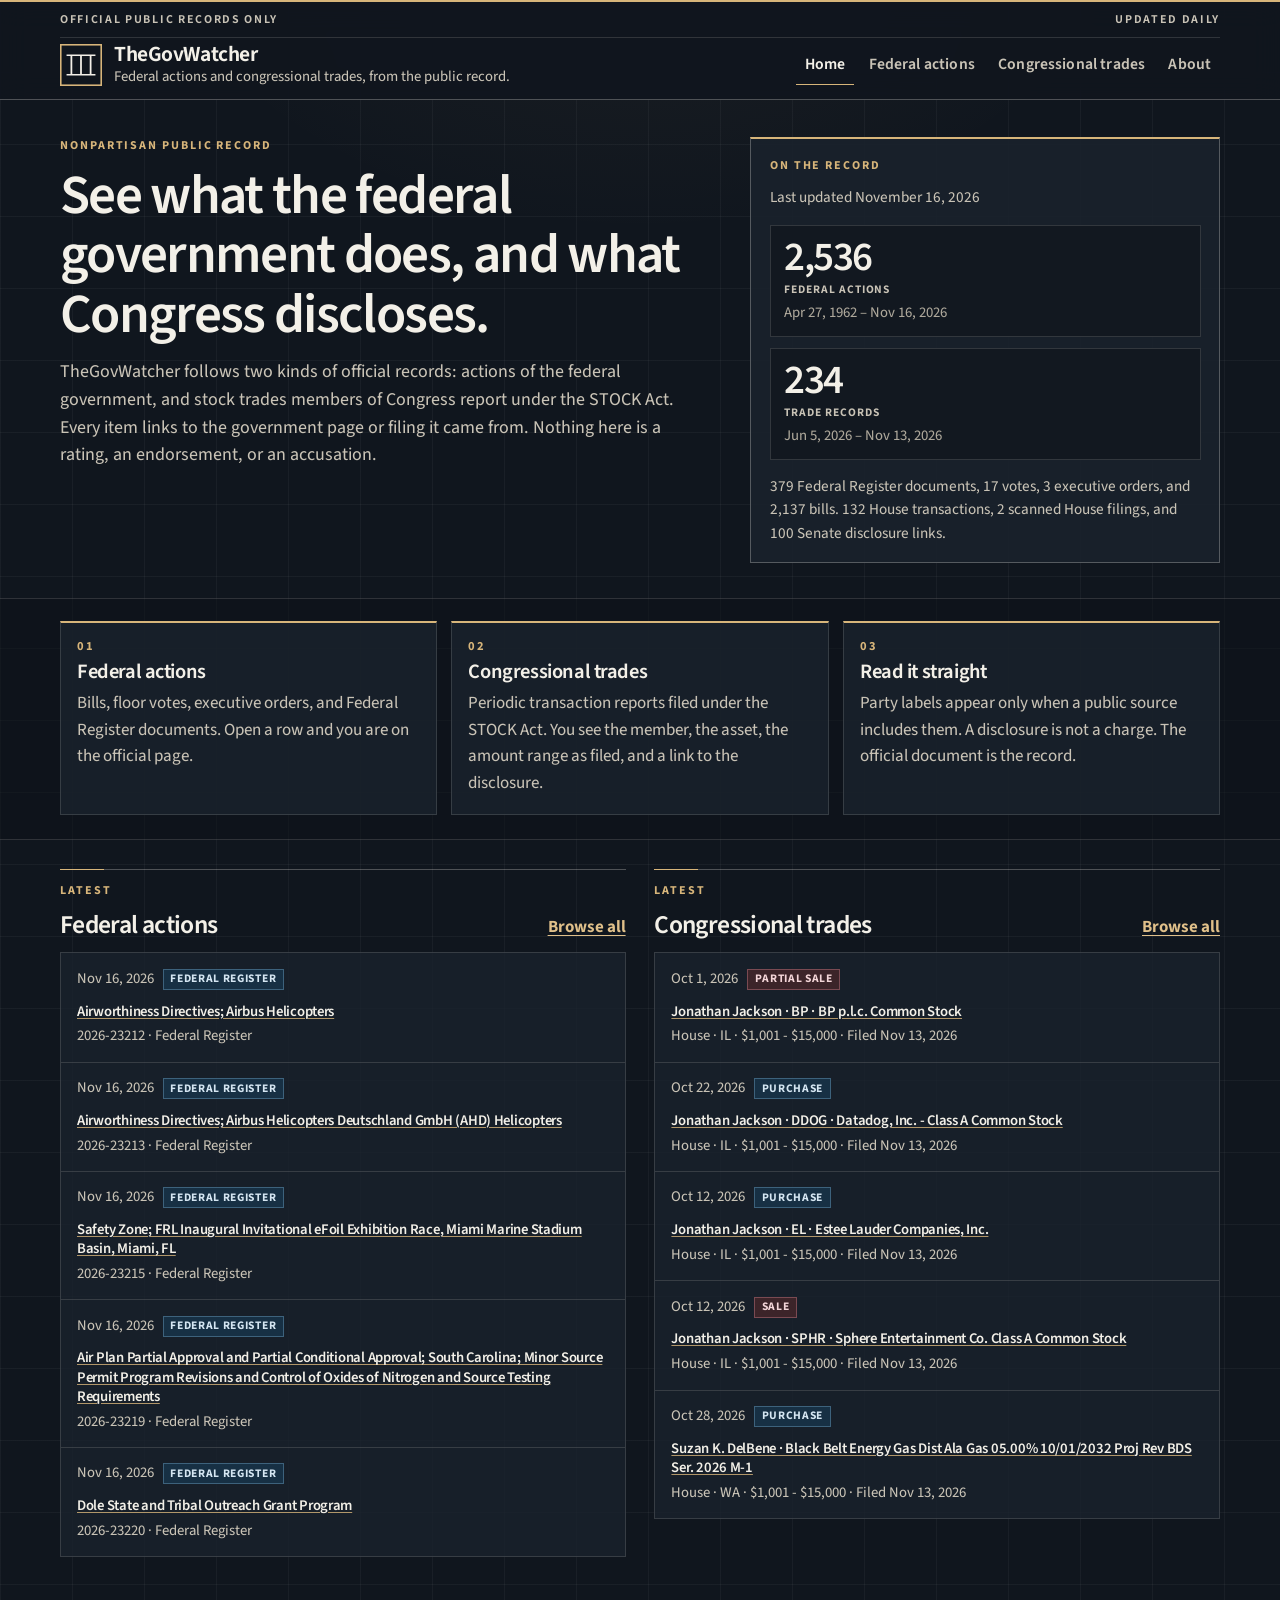
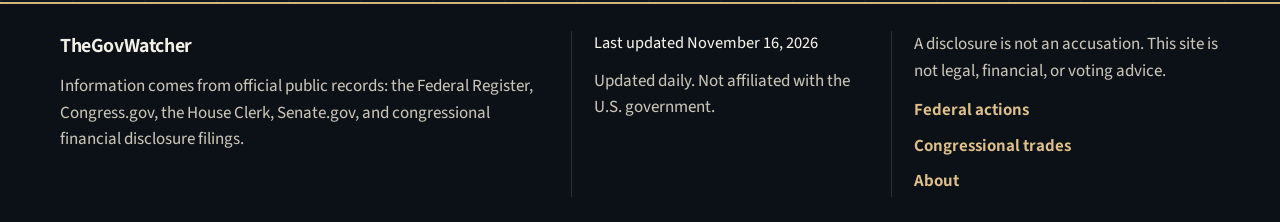
==== commit 853516c2: "Redesign the public site as a dark newsroom terminal." ====
--- a/docs/index.html
+++ b/docs/index.html
@@ -5,7 +5,8 @@
   <meta name="viewport" content="width=device-width, initial-scale=1">
   <title>TheGovWatcher</title>
   <meta name="description" content="TheGovWatcher is a nonpartisan reading room for federal government actions and congressional stock disclosures, with a link to every official public record.">
-  <meta name="theme-color" content="#0e2240">
+  <meta name="theme-color" content="#10161e">
+  <meta name="color-scheme" content="dark">
   <link rel="icon" href="favicon.svg" type="image/svg+xml">
   <link rel="stylesheet" href="css/site.css">
 </head>
@@ -19,13 +20,13 @@
       </div>
       <a class="brand" href="index.html">
         <svg class="mark" viewBox="0 0 32 32" aria-hidden="true" focusable="false">
-          <rect width="32" height="32" fill="#0e2240"/>
-          <rect y="28" width="32" height="4" fill="#9d2936"/>
-          <rect x="4" y="7" width="24" height="2.2" fill="#f4efe4"/>
-          <rect x="5" y="22.2" width="22" height="2.2" fill="#f4efe4"/>
-          <rect x="7.2" y="9.2" width="2.3" height="13" fill="#f4efe4"/>
-          <rect x="14.85" y="9.2" width="2.3" height="13" fill="#f4efe4"/>
-          <rect x="22.5" y="9.2" width="2.3" height="13" fill="#f4efe4"/>
+          <rect width="32" height="32" fill="#10161e"/>
+          <rect x="0.6" y="0.6" width="30.8" height="30.8" fill="none" stroke="#d7b57a" stroke-width="1.2"/>
+          <rect x="5" y="8" width="22" height="1.15" fill="#f3f0e8"/>
+          <rect x="5" y="22.85" width="22" height="1.15" fill="#f3f0e8"/>
+          <rect x="8" y="9.15" width="1.35" height="13.7" fill="#f3f0e8"/>
+          <rect x="15.32" y="9.15" width="1.35" height="13.7" fill="#f3f0e8"/>
+          <rect x="22.65" y="9.15" width="1.35" height="13.7" fill="#f3f0e8"/>
         </svg>
         <span class="brand-text">
           <span class="brand-name" data-site-name>TheGovWatcher</span>
--- a/docs/css/site.css
+++ b/docs/css/site.css
@@ -1,19 +1,3 @@
-@font-face {
-  font-family: "Newsreader";
-  font-style: normal;
-  font-weight: 200 800;
-  font-display: swap;
-  src: url("fonts/newsreader-latin-opsz-normal.woff2") format("woff2");
-}
-
-@font-face {
-  font-family: "Newsreader";
-  font-style: italic;
-  font-weight: 200 800;
-  font-display: swap;
-  src: url("fonts/newsreader-latin-opsz-italic.woff2") format("woff2");
-}
-
 @font-face {
   font-family: "Source Sans 3";
   font-style: normal;
@@ -31,24 +15,25 @@
 }
 
 :root {
-  --paper: #f3efe6;
-  --paper-deep: #e7e0d2;
-  --card: #fffdf8;
-  --ink: #172033;
-  --muted: #3e4c5f;
-  --line: #d9d0c2;
-  --line-strong: #c4b8a4;
-  --navy: #0e2240;
-  --navy-2: #17325c;
-  --red: #9d2936;
-  --red-deep: #7c1e2b;
-  --gold: #8a6830;
-  --gold-bright: #c6a15b;
-  --cream: #f6f1e7;
-  --serif: "Newsreader", "Iowan Old Style", "Palatino Linotype", Palatino, Georgia, serif;
+  --bg: #10161e;
+  --bg-deep: #0c1117;
+  --surface: #1a222c;
+  --surface-2: #202a36;
+  --inset: #121820;
+  --row: #1a222c;
+  --row-alt: #1e2733;
+  --row-hover: #273242;
+  --ink: #f3f0e8;
+  --muted: #c9c3b6;
+  --quiet: #aea89b;
+  --line: rgba(243, 240, 232, 0.14);
+  --line-strong: rgba(243, 240, 232, 0.28);
+  --accent: #d7b57a;
+  --accent-2: #e0c08a;
+  --focus: #e8c992;
   --sans: "Source Sans 3", "Segoe UI", system-ui, sans-serif;
-  --wrap: 1120px;
-  --focus: #9d2936;
+  --wrap: 1160px;
+  color-scheme: dark;
 }
 
 * { box-sizing: border-box; }
@@ -58,30 +43,44 @@
 body {
   margin: 0;
   color: var(--ink);
-  background-color: var(--paper);
-  background-image: radial-gradient(rgba(14, 34, 64, 0.045) 0.65px, transparent 0.7px);
-  background-size: 3px 3px;
+  background-color: var(--bg);
+  background-image:
+    radial-gradient(ellipse 70% 36% at 50% -8%, rgba(215, 181, 122, 0.07), transparent 58%),
+    linear-gradient(rgba(243, 240, 232, 0.045) 1px, transparent 1px),
+    linear-gradient(90deg, rgba(243, 240, 232, 0.045) 1px, transparent 1px);
+  background-size: auto, 72px 72px, 72px 72px;
   font-family: var(--sans);
   font-size: 1.0625rem;
   line-height: 1.55;
-  color-scheme: light;
+  font-weight: 430;
+}
+
+body::before {
+  content: "";
+  position: fixed;
+  top: 0;
+  left: 0;
+  right: 0;
+  height: 2px;
+  background: var(--accent);
+  z-index: 60;
+  pointer-events: none;
 }
 
 ::selection {
-  background: #ead7b0;
-  color: var(--navy);
+  background: var(--accent);
+  color: var(--bg);
 }
 
 img, svg { max-width: 100%; }
 
 a {
-  color: var(--navy-2);
-  text-decoration-color: rgba(157, 41, 54, 0.7);
+  color: var(--accent-2);
   text-decoration-thickness: 1px;
   text-underline-offset: 0.16em;
 }
 
-a:hover { color: var(--red-deep); }
+a:hover { color: var(--ink); }
 
 :focus-visible {
   outline: 2px solid var(--focus);
@@ -93,10 +92,11 @@
   left: 0.8rem;
   top: -4rem;
   z-index: 80;
-  background: #fff;
-  color: var(--navy);
-  padding: 0.45rem 0.7rem;
+  background: var(--accent);
+  color: var(--bg);
+  padding: 0.5rem 0.75rem;
   font-weight: 700;
+  text-decoration: none;
 }
 
 .skip:focus { top: 0.55rem; }
@@ -122,10 +122,9 @@
   position: sticky;
   top: 0;
   z-index: 40;
-  background: rgba(243, 239, 230, 0.94);
-  backdrop-filter: blur(10px);
-  border-bottom: 3px solid var(--navy);
-  box-shadow: 0 1px 0 var(--red);
+  background: rgba(16, 22, 30, 0.94);
+  backdrop-filter: blur(14px);
+  border-bottom: 1px solid var(--line-strong);
 }
 
 .masthead-inner {
@@ -136,7 +135,7 @@
     "brand nav";
   gap: 0.35rem 1.5rem;
   align-items: center;
-  padding: 0.7rem 0 0.85rem;
+  padding: 0.7rem 0 0.8rem;
 }
 
 .utility {
@@ -149,8 +148,8 @@
   padding-bottom: 0.45rem;
   border-bottom: 1px solid var(--line);
   color: var(--muted);
-  font-size: 0.72rem;
-  font-weight: 700;
+  font-size: 0.75rem;
+  font-weight: 650;
   letter-spacing: 0.14em;
   text-transform: uppercase;
 }
@@ -170,20 +169,19 @@
 .brand:hover { color: inherit; }
 
 .mark {
-  width: 46px;
-  height: 46px;
+  width: 42px;
+  height: 42px;
   flex: none;
 }
 
-.brand-text { display: grid; gap: 0.05rem; min-width: 0; }
+.brand-text { display: grid; gap: 0.12rem; min-width: 0; }
 
 .brand-name {
-  font-family: var(--serif);
-  font-weight: 620;
-  font-size: 1.7rem;
-  letter-spacing: -0.03em;
+  font-weight: 650;
+  font-size: 1.35rem;
+  letter-spacing: -0.02em;
   line-height: 1;
-  color: var(--navy);
+  color: var(--ink);
 }
 
 .brand-tag {
@@ -198,23 +196,28 @@
   display: flex;
   flex-wrap: wrap;
   justify-content: flex-end;
-  gap: 0.35rem 1.15rem;
+  gap: 0.2rem 0.35rem;
 }
 
 .site-nav a {
-  color: var(--navy);
+  color: var(--muted);
   text-decoration: none;
-  font-weight: 650;
-  font-size: 1rem;
-  padding: 0.4rem 0.05rem;
+  font-weight: 620;
+  font-size: 0.98rem;
+  letter-spacing: 0.01em;
+  padding: 0.45rem 0.55rem;
+  border-bottom: 1px solid transparent;
 }
 
 .site-nav a[aria-current="page"] {
-  box-shadow: inset 0 -2px 0 var(--red);
-  color: var(--navy);
-}
-
-.site-nav a:hover { color: var(--red-deep); }
+  color: var(--ink);
+  border-bottom-color: var(--accent);
+}
+
+.site-nav a:hover {
+  color: var(--ink);
+  border-bottom-color: var(--line-strong);
+}
 
 .nav-toggle {
   display: none;
@@ -222,23 +225,28 @@
   justify-self: end;
   align-items: center;
   gap: 0.45rem;
-  border: 1px solid var(--navy);
-  background: var(--card);
-  color: var(--navy);
+  border: 1px solid var(--line-strong);
+  background: var(--inset);
+  color: var(--ink);
   font: inherit;
-  font-weight: 700;
-  letter-spacing: 0.04em;
-  padding: 0.4rem 0.65rem;
+  font-weight: 650;
+  letter-spacing: 0.06em;
+  text-transform: uppercase;
+  font-size: 0.78rem;
+  padding: 0.5rem 0.7rem;
+  min-height: 2.5rem;
   cursor: pointer;
 }
+
+.nav-toggle[aria-expanded="true"] { border-color: var(--accent); }
 
 .nav-toggle-bars,
 .nav-toggle-bars::before,
 .nav-toggle-bars::after {
   display: block;
   width: 1rem;
-  height: 2px;
-  background: var(--navy);
+  height: 1px;
+  background: var(--ink);
   position: relative;
 }
 
@@ -252,159 +260,162 @@
 .nav-toggle-bars::before { top: -5px; }
 .nav-toggle-bars::after { top: 5px; }
 
-.hero { padding: 0.4rem 0 0; }
+.hero { padding: 0.2rem 0 0; }
 
 .hero-grid {
   display: grid;
-  grid-template-columns: minmax(0, 1.45fr) minmax(17rem, 0.8fr);
-  gap: 2.2rem 3rem;
-  align-items: end;
-  padding: 2.4rem 0 2.6rem;
+  grid-template-columns: minmax(0, 1.25fr) minmax(22rem, 0.9fr);
+  gap: 1.6rem 2.4rem;
+  align-items: stretch;
+  padding: 2.1rem 0 2.2rem;
 }
 
 .kicker {
-  margin: 0 0 0.7rem;
-  color: var(--red);
+  margin: 0 0 0.65rem;
+  color: var(--accent);
   font-size: 0.75rem;
-  font-weight: 750;
+  font-weight: 700;
   letter-spacing: 0.16em;
   text-transform: uppercase;
 }
 
-.kicker-on-dark { color: var(--gold-bright); }
-
-h1, h2, h3, .brand-name, .stat-num, .footer-brand {
-  font-family: var(--serif);
-  font-optical-sizing: auto;
+.kicker-on-dark { color: var(--accent); }
+
+h1, h2, h3 {
+  font-family: var(--sans);
+  font-weight: 600;
 }
 
 h1 {
-  margin: 0 0 0.9rem;
-  color: var(--navy);
-  font-weight: 560;
-  font-size: clamp(2.5rem, 5.4vw, 4.55rem);
-  line-height: 0.98;
-  letter-spacing: -0.035em;
+  margin: 0 0 0.85rem;
+  color: var(--ink);
+  font-size: clamp(2.15rem, 4.4vw, 3.45rem);
+  line-height: 1.08;
+  letter-spacing: -0.03em;
 }
 
 .deck {
   margin: 0;
   max-width: 40rem;
   color: var(--muted);
-  font-size: 1.2rem;
-  line-height: 1.5;
-}
-
-.deck strong { color: var(--ink); font-weight: 700; }
+  font-size: 1.12rem;
+  line-height: 1.55;
+}
+
+.deck strong { color: var(--ink); font-weight: 650; }
 
 .stat-panel {
   position: relative;
-  background:
-    linear-gradient(160deg, rgba(198, 161, 91, 0.16), transparent 42%),
-    var(--navy);
-  color: var(--cream);
-  padding: 1.35rem 1.3rem 1.15rem;
-  box-shadow: 0 18px 40px rgba(14, 34, 64, 0.16);
-}
-
-.stat-panel::before {
-  content: "";
-  position: absolute;
-  top: 0.75rem;
-  right: 0.75rem;
-  width: 2.4rem;
-  height: 2.4rem;
-  border-top: 1px solid var(--gold-bright);
-  border-right: 1px solid var(--gold-bright);
+  display: flex;
+  flex-direction: column;
+  background: rgba(26, 34, 44, 0.92);
+  color: var(--ink);
+  padding: 1.15rem 1.15rem 1.05rem;
+  border: 1px solid var(--line-strong);
+  border-top: 2px solid var(--accent);
 }
 
 .stat-updated {
-  margin: 0 0 1rem;
-  color: #f0e2c4;
-  font-size: 0.98rem;
-  font-style: italic;
-  font-family: var(--serif);
+  margin: 0 0 0.95rem;
+  color: var(--muted);
+  font-size: 0.95rem;
+  font-variant-numeric: tabular-nums;
 }
 
 .stat-grid {
   display: grid;
-  grid-template-columns: 1fr 1fr;
-  gap: 0.8rem;
+  grid-template-columns: 1fr;
+  gap: 0.65rem;
 }
 
 .stat {
   display: flex;
   flex-direction: column;
-  gap: 0.2rem;
+  gap: 0.18rem;
+  min-width: 0;
   color: inherit;
   text-decoration: none;
-  padding: 0.2rem 0.15rem 0.35rem;
-  border-top: 1px solid rgba(240, 226, 196, 0.35);
-}
-
-.stat:hover { color: inherit; }
-.stat:hover .stat-num { color: #fff; }
-.stat:hover .stat-label { color: var(--gold-bright); }
+  padding: 0.7rem 0.85rem 0.75rem;
+  border: 1px solid var(--line);
+  background: var(--inset);
+}
+
+.stat:hover {
+  color: inherit;
+  border-color: rgba(215, 181, 122, 0.75);
+  background: var(--surface-2);
+}
 
 .stat-num {
-  font-size: clamp(2.7rem, 4vw, 3.6rem);
-  font-weight: 560;
-  line-height: 0.9;
+  font-size: clamp(2.15rem, 3.2vw, 2.85rem);
+  font-weight: 600;
+  line-height: 1;
   letter-spacing: -0.04em;
   font-variant-numeric: tabular-nums;
+  color: var(--ink);
 }
 
 .stat-label {
-  font-weight: 700;
-  letter-spacing: 0.04em;
+  font-weight: 680;
+  letter-spacing: 0.08em;
   text-transform: uppercase;
-  font-size: 0.78rem;
+  font-size: 0.72rem;
+  color: var(--muted);
 }
 
 .stat-range {
-  color: #e4d7bf;
-  font-size: 0.86rem;
+  color: var(--quiet);
+  font-size: 0.92rem;
   min-height: 1.2em;
+  font-variant-numeric: tabular-nums;
+  white-space: nowrap;
 }
 
 .stat-note {
   margin: 0.9rem 0 0;
-  color: #e7dcc8;
+  color: var(--muted);
   font-size: 0.95rem;
 }
 
 .band {
-  border-top: 1px solid var(--line-strong);
-  border-bottom: 1px solid var(--line-strong);
-  background: rgba(255, 253, 248, 0.55);
+  border-top: 1px solid var(--line);
+  border-bottom: 1px solid var(--line);
+  background: rgba(12, 17, 23, 0.45);
 }
 
 .explain-grid {
   display: grid;
   grid-template-columns: repeat(3, 1fr);
-  gap: 1.4rem 1.6rem;
-  padding: 1.5rem 0 1.7rem;
-}
-
-.explain-grid article { min-width: 0; }
+  gap: 0.9rem;
+  padding: 1.35rem 0 1.5rem;
+}
+
+.explain-grid article {
+  min-width: 0;
+  padding: 1.05rem 1rem 1.15rem;
+  background: rgba(26, 34, 44, 0.88);
+  border: 1px solid var(--line);
+  border-top: 2px solid var(--accent);
+}
 
 .explain-num {
   display: block;
-  margin-bottom: 0.35rem;
-  color: var(--gold);
-  font-family: var(--serif);
-  font-size: 1.7rem;
-  font-weight: 560;
+  margin-bottom: 0.45rem;
+  color: var(--accent);
+  font-size: 0.78rem;
+  font-weight: 700;
+  letter-spacing: 0.16em;
   line-height: 1;
+  font-variant-numeric: tabular-nums;
 }
 
 .explain-grid h2 {
   margin: 0 0 0.4rem;
-  color: var(--navy);
-  font-size: 1.55rem;
-  font-weight: 580;
+  color: var(--ink);
+  font-size: 1.28rem;
+  font-weight: 620;
   letter-spacing: -0.02em;
-  line-height: 1.15;
+  line-height: 1.2;
 }
 
 .explain-grid p { margin: 0; color: var(--muted); }
@@ -412,46 +423,68 @@
 .latest-grid {
   display: grid;
   grid-template-columns: 1fr 1fr;
-  gap: 2rem 2.6rem;
-  padding: 2rem 0 2.4rem;
+  gap: 1.5rem 1.8rem;
+  padding: 1.8rem 0 2.3rem;
 }
 
 .section-head {
+  position: relative;
   display: flex;
   justify-content: space-between;
   align-items: flex-end;
   gap: 1rem;
-  border-top: 2px solid var(--navy);
+  border-top: 1px solid var(--line-strong);
   padding-top: 0.75rem;
-  margin-bottom: 0.2rem;
+  margin-bottom: 0.75rem;
+}
+
+.section-head::before {
+  content: "";
+  position: absolute;
+  top: -1px;
+  left: 0;
+  width: 2.75rem;
+  height: 1px;
+  background: var(--accent);
 }
 
 .section-head h2 {
   margin: 0;
-  color: var(--navy);
-  font-size: clamp(1.7rem, 2.4vw, 2.15rem);
-  font-weight: 580;
-  letter-spacing: -0.03em;
-  line-height: 1.05;
+  color: var(--ink);
+  font-size: clamp(1.35rem, 2vw, 1.7rem);
+  font-weight: 620;
+  letter-spacing: -0.025em;
+  line-height: 1.15;
 }
 
 .section-link {
-  font-weight: 750;
-  color: var(--red-deep);
+  font-weight: 680;
+  color: var(--accent-2);
   white-space: nowrap;
 }
 
+.section-link:hover { color: var(--ink); }
+
+#latest-federal,
+#latest-trades {
+  border: 1px solid var(--line);
+  background: rgba(26, 34, 44, 0.8);
+  min-height: 4rem;
+}
+
 .latest-item {
-  padding: 0.9rem 0 0.85rem;
+  padding: 0.9rem 1rem 0.85rem;
   border-bottom: 1px solid var(--line);
 }
 
-.latest-item:hover { background: linear-gradient(90deg, rgba(157, 41, 54, 0.05), transparent 70%); }
+.latest-item:last-child { border-bottom: 0; }
+
+.latest-item:hover { background: rgba(39, 50, 66, 0.72); }
 
 .latest-meta, .latest-sub {
   display: flex;
   flex-wrap: wrap;
-  gap: 0.4rem 0.55rem;
+  gap: 0.35rem 0.55rem;
   align-items: center;
   margin: 0;
   color: var(--muted);
@@ -459,67 +492,62 @@
 }
 
 .latest-item h3 {
-  margin: 0.28rem 0 0.2rem;
-  font-size: 1.28rem;
-  font-weight: 560;
-  line-height: 1.22;
-  letter-spacing: -0.02em;
-}
-
-.title-link {
-  color: var(--navy);
-  text-decoration-color: transparent;
-  font-weight: 560;
-}
-
-a.title-link { font-family: var(--serif); }
-
-.latest-item h3 a.title-link,
-.action-cell a.title-link {
-  font-family: var(--serif);
+  margin: 0.28rem 0 0.22rem;
   font-size: 1.12rem;
-  line-height: 1.25;
-}
-
-.latest-item h3 a.title-link { font-size: inherit; }
-
-.title-link:hover { text-decoration-color: var(--red); color: var(--red-deep); }
-
-.page { padding: 1.7rem 0 2.5rem; }
-
-.page-head { max-width: 46rem; margin-bottom: 0.4rem; }
+  font-weight: 600;
+  line-height: 1.3;
+  letter-spacing: -0.015em;
+}
+
+a.title-link {
+  color: var(--ink);
+  text-decoration-color: rgba(215, 181, 122, 0.8);
+  text-decoration-thickness: 1px;
+  font-weight: 600;
+}
+
+a.title-link:hover {
+  color: var(--accent-2);
+  text-decoration-color: var(--accent-2);
+}
+
+.page { padding: 1.6rem 0 2.6rem; }
+
+.page-head {
+  max-width: 46rem;
+  margin-bottom: 0.35rem;
+  padding-bottom: 0.2rem;
+}
 
 .page-head h1 {
-  font-size: clamp(2.3rem, 4.5vw, 3.7rem);
+  font-size: clamp(2rem, 4vw, 3rem);
   margin-bottom: 0.7rem;
 }
 
 .page-updated {
-  margin: 0.85rem 0 0;
-  font-family: var(--serif);
-  font-style: italic;
-  color: var(--navy);
-  font-size: 1.12rem;
+  margin: 0.8rem 0 0;
+  color: var(--muted);
+  font-size: 1rem;
+  font-variant-numeric: tabular-nums;
 }
 
 .filter-panel {
   display: grid;
   grid-template-columns: 1.5fr repeat(3, minmax(0, 1fr));
-  gap: 0.85rem 1rem;
-  margin: 1.35rem 0 0.4rem;
-  padding: 1rem 1.05rem 1.05rem;
-  background: var(--card);
-  border: 1px solid #e3d8c8;
-  border-left: 4px solid var(--navy);
-  box-shadow: 0 10px 28px rgba(14, 34, 64, 0.05);
-}
-
-.field { display: grid; gap: 0.28rem; min-width: 0; }
+  gap: 0.85rem 0.9rem;
+  margin: 1.25rem 0 0.35rem;
+  padding: 1rem 1rem 1.05rem;
+  background: rgba(26, 34, 44, 0.9);
+  border: 1px solid var(--line-strong);
+  border-top: 2px solid var(--accent);
+}
+
+.field { display: grid; gap: 0.32rem; min-width: 0; }
 .field-wide { grid-column: span 2; }
 
 .field span, .sort-label span {
-  font-size: 0.75rem;
-  font-weight: 750;
+  font-size: 0.72rem;
+  font-weight: 700;
   letter-spacing: 0.12em;
   text-transform: uppercase;
   color: var(--muted);
@@ -529,21 +557,35 @@
 
 input, select {
   width: 100%;
-  padding: 0.48rem 0.15rem;
-  border: none;
-  border-bottom: 1.5px solid var(--navy);
+  min-height: 2.6rem;
+  padding: 0.48rem 0.65rem;
+  border: 1px solid var(--line-strong);
   border-radius: 0;
-  background: transparent;
+  background: var(--inset);
+  color: var(--ink);
+}
+
+input::placeholder { color: var(--quiet); opacity: 1; }
+
+input:-webkit-autofill {
+  -webkit-text-fill-color: var(--ink);
+  caret-color: var(--ink);
+  box-shadow: 0 0 0 1000px var(--inset) inset;
 }
 
 select {
-  background-image: linear-gradient(45deg, transparent 50%, var(--navy) 50%), linear-gradient(135deg, var(--navy) 50%, transparent 50%);
-  background-position: calc(100% - 10px) 55%, calc(100% - 5px) 55%;
+  background-image:
+    linear-gradient(45deg, transparent 50%, var(--ink) 50%),
+    linear-gradient(135deg, var(--ink) 50%, transparent 50%);
+  background-position: calc(100% - 14px) 55%, calc(100% - 9px) 55%;
   background-size: 5px 5px, 5px 5px;
   background-repeat: no-repeat;
+  background-color: var(--inset);
   appearance: none;
-  padding-right: 1.4rem;
-}
+  padding-right: 1.6rem;
+}
+
+input:hover, select:hover { border-color: rgba(215, 181, 122, 0.55); }
 
 .field-actions {
   display: flex;
@@ -551,7 +593,7 @@
 }
 
 .fine {
-  margin: 0.35rem 0 0.2rem;
+  margin: 0.55rem 0 0.15rem;
   color: var(--muted);
   font-size: 0.95rem;
 }
@@ -561,26 +603,27 @@
   justify-content: space-between;
   align-items: flex-end;
   gap: 1rem;
-  margin: 1rem 0 0.35rem;
-  padding-bottom: 0.45rem;
-  border-bottom: 1px solid var(--navy);
+  margin: 1rem 0 0.45rem;
+  padding-bottom: 0.5rem;
+  border-bottom: 1px solid var(--line-strong);
 }
 
 #count {
   margin: 0;
-  font-weight: 700;
-  color: var(--navy);
+  font-weight: 650;
+  color: var(--ink);
+  font-variant-numeric: tabular-nums;
 }
 
 .sort-label {
   display: grid;
-  gap: 0.2rem;
+  gap: 0.25rem;
   min-width: 14rem;
 }
 
 .scroll-hint {
   display: none;
-  margin: 0.55rem 0;
+  margin: 0.45rem 0 0.65rem;
   color: var(--muted);
   font-size: 0.92rem;
 }
@@ -588,13 +631,15 @@
 .table-scroll {
   overflow-x: auto;
   margin: 0 0 1rem;
+  border: 1px solid var(--line);
+  background: var(--surface);
 }
 
 .data-table {
   width: 100%;
   min-width: 880px;
   border-collapse: collapse;
-  background: var(--card);
+  background: var(--row);
   font-size: 0.98rem;
 }
 
@@ -603,24 +648,26 @@
 .data-table th, .data-table td {
   text-align: left;
   vertical-align: top;
-  padding: 0.75rem 0.7rem;
+  padding: 0.75rem 0.75rem;
   border-bottom: 1px solid var(--line);
 }
 
 .data-table th {
-  background: var(--navy);
-  color: var(--cream);
+  background: var(--surface-2);
+  color: var(--muted);
   font-weight: 700;
-  font-size: 0.75rem;
+  font-size: 0.72rem;
   letter-spacing: 0.12em;
   text-transform: uppercase;
+  border-bottom: 1px solid var(--line-strong);
 }
 
 .data-table th button {
   display: inline-flex;
   align-items: center;
-  gap: 0.3rem;
+  gap: 0.35rem;
   width: 100%;
+  min-height: 1.6rem;
   padding: 0;
   border: 0;
   background: transparent;
@@ -633,12 +680,16 @@
   cursor: pointer;
 }
 
-.data-table th button:hover { color: var(--gold-bright); }
-
-.sort-ind { min-width: 0.7rem; color: var(--gold-bright); }
-
-.data-table tbody tr:nth-child(even) { background: #f7f3ea; }
-.data-table tbody tr:hover { background: #f3e6d4; }
+.data-table th button:hover { color: var(--accent-2); }
+
+.sort-ind {
+  min-width: 0.7rem;
+  color: var(--accent);
+  font-variant-numeric: tabular-nums;
+}
+
+.data-table tbody tr:nth-child(even) { background: var(--row-alt); }
+.data-table tbody tr:hover { background: var(--row-hover); }
 
 .data-table td:first-child,
 .data-table th:first-child {
@@ -647,14 +698,15 @@
   z-index: 1;
 }
 
-.data-table th:first-child { z-index: 3; background: var(--navy); }
-.data-table td:first-child { background: var(--card); box-shadow: 1px 0 0 var(--line); }
-.data-table tbody tr:nth-child(even) td:first-child { background: #f7f3ea; }
-.data-table tbody tr:hover td:first-child { background: #f3e6d4; }
-
-.nowrap, time { white-space: nowrap; }
+.data-table th:first-child { z-index: 3; background: var(--surface-2); }
+.data-table td:first-child { background: var(--row); box-shadow: 1px 0 0 var(--line); }
+.data-table tbody tr:nth-child(even) td:first-child { background: var(--row-alt); }
+.data-table tbody tr:hover td:first-child { background: var(--row-hover); }
+
+.nowrap, time { white-space: nowrap; font-variant-numeric: tabular-nums; }
 
 .action-cell { min-width: 18rem; }
+.action-cell, .asset-name, .member-name { overflow-wrap: break-word; }
 .action-cell .title-link { display: inline; }
 
 .summary {
@@ -665,154 +717,175 @@
 
 .member-name, .asset-name, .amount-range, .source-name {
   display: block;
-  font-weight: 700;
+  font-weight: 650;
   color: var(--ink);
 }
 
 .subline {
   display: block;
-  margin-top: 0.15rem;
+  margin-top: 0.18rem;
   color: var(--muted);
   font-size: 0.9rem;
 }
 
 .ticker {
   display: inline-block;
-  margin-top: 0.28rem;
-  padding: 0.05rem 0.35rem;
-  border: 1px solid var(--gold);
-  color: var(--gold);
+  margin-top: 0.32rem;
+  padding: 0.08rem 0.38rem;
+  border: 1px solid rgba(215, 181, 122, 0.6);
+  color: var(--accent-2);
   font-size: 0.75rem;
-  font-weight: 750;
+  font-weight: 700;
   letter-spacing: 0.08em;
 }
 
 .official {
   display: inline-block;
-  margin-top: 0.35rem;
-  color: var(--red-deep);
+  margin-top: 0.4rem;
+  color: var(--accent-2);
   font-size: 0.92rem;
-  font-weight: 750;
-}
+  font-weight: 680;
+}
+
+.official:hover { color: var(--ink); }
 
 .amount { font-variant-numeric: tabular-nums; white-space: nowrap; }
 
 .badge {
   display: inline-block;
-  padding: 0.14rem 0.38rem 0.1rem;
-  border: 1px solid currentColor;
-  font-size: 0.68rem;
-  font-weight: 750;
-  letter-spacing: 0.08em;
-  line-height: 1.2;
+  padding: 0.16rem 0.4rem 0.12rem;
+  border: 1px solid transparent;
+  font-size: 0.72rem;
+  font-weight: 700;
+  letter-spacing: 0.06em;
+  line-height: 1.25;
   text-transform: uppercase;
   vertical-align: middle;
   white-space: nowrap;
 }
 
-.badge-register { color: #1a3f68; background: #e7eef6; }
-.badge-vote { color: #6a4e16; background: #f8efd8; }
-.badge-order { color: #7e1d2a; background: #f8e8ea; }
-.badge-bill { color: #0e2240; background: #e8edf4; }
-.badge-buy { color: #14345c; background: #e7eef6; }
-.badge-sell { color: #7e1d2a; background: #f8e8ea; }
-.badge-other { color: #3e4c5f; background: #f3eee6; }
-.badge-d { color: #14345c; background: #e7eef6; }
-.badge-r { color: #7e1d2a; background: #f8e8ea; }
-.badge-i { color: #3d4c34; background: #e7f0e2; }
+td .badge { margin-top: 0.38rem; }
+
+.badge-register { color: #d5e6f2; background: #173044; border-color: #3d627c; }
+.badge-vote { color: #f0e2c4; background: #3a2e1c; border-color: #6d5a36; }
+.badge-order { color: #f3d5d8; background: #3c2429; border-color: #7a4a52; }
+.badge-bill { color: #d7e0ea; background: #1c2a3a; border-color: #46586c; }
+.badge-buy { color: #d5e6f2; background: #173044; border-color: #3d627c; }
+.badge-sell { color: #f3d5d8; background: #3c2429; border-color: #7a4a52; }
+.badge-other { color: #e4dfd4; background: #2a3038; border-color: #5c625c; }
+.badge-d { color: #d5e6f2; background: #173044; border-color: #3d627c; }
+.badge-r { color: #f3d5d8; background: #3c2429; border-color: #7a4a52; }
+.badge-i { color: #dce8d6; background: #243028; border-color: #4e6654; }
 
 .empty {
-  margin: 1rem 0;
-  padding: 1.1rem 1.15rem;
-  background: var(--card);
+  margin: 0.4rem 0 1rem;
+  padding: 1.05rem 1.1rem;
+  background: rgba(26, 34, 44, 0.88);
   border: 1px dashed var(--line-strong);
-}
-
-.empty p { margin: 0 0 0.45rem; }
+  color: var(--muted);
+}
+
+.empty p { margin: 0 0 0.45rem; color: var(--ink); }
 
 .text-button {
-  display: inline-block;
-  margin-top: 0.2rem;
-  padding: 0;
+  display: inline-flex;
+  align-items: center;
+  min-height: 2.4rem;
+  margin-top: 0.1rem;
+  padding: 0.3rem 0;
   border: 0;
   background: none;
-  color: var(--red-deep);
-  font-weight: 750;
+  color: var(--accent-2);
+  font-weight: 680;
   text-decoration: underline;
   text-underline-offset: 0.16em;
   cursor: pointer;
 }
 
-.text-button:hover { color: var(--navy); }
+.text-button:hover { color: var(--ink); }
 
 .about-layout {
   display: grid;
   grid-template-columns: 14rem minmax(0, 42rem);
   gap: 2rem;
-  padding-top: 0.4rem;
+  padding-top: 0.6rem;
 }
 
 .toc {
   position: sticky;
-  top: 7.2rem;
+  top: 7.4rem;
   align-self: start;
   display: grid;
-  gap: 0.45rem;
-  padding-top: 0.3rem;
-  border-top: 2px solid var(--navy);
+  gap: 0.15rem;
+  padding-top: 0.35rem;
+  border-top: 1px solid var(--line-strong);
 }
 
 .toc a {
   color: var(--muted);
-  font-weight: 700;
+  font-weight: 620;
   text-decoration: none;
-}
-
-.toc a[aria-current="true"],
-.toc a:hover { color: var(--red-deep); }
+  padding: 0.38rem 0.15rem;
+}
+
+.toc a[aria-current="true"] {
+  color: var(--accent);
+  box-shadow: inset 2px 0 0 var(--accent);
+  padding-left: 0.6rem;
+}
+
+.toc a:hover { color: var(--ink); }
 
 .prose section {
-  padding: 0.3rem 0 1.15rem;
+  padding: 0.15rem 0 1.15rem;
+  margin-bottom: 0.35rem;
   border-bottom: 1px solid var(--line);
+  scroll-margin-top: 7.5rem;
 }
 
 .prose h2 {
-  margin: 0.8rem 0 0.45rem;
-  color: var(--navy);
-  font-size: 2rem;
-  font-weight: 580;
-  letter-spacing: -0.03em;
-  line-height: 1.1;
-}
-
-.prose p { margin: 0 0 0.8rem; }
-
+  margin: 0.85rem 0 0.45rem;
+  color: var(--ink);
+  font-size: 1.55rem;
+  font-weight: 620;
+  letter-spacing: -0.025em;
+  line-height: 1.2;
+}
+
+.prose p { margin: 0 0 0.8rem; color: var(--muted); }
 .prose p:last-child { margin-bottom: 0; }
 
 .site-footer {
-  margin-top: 1rem;
-  background: var(--navy);
-  color: #efe6d6;
-  padding: 2rem 0 1.7rem;
+  margin-top: 0.5rem;
+  background: var(--bg-deep);
+  color: var(--muted);
+  padding: 1.7rem 0 1.6rem;
+  border-top: 2px solid var(--accent);
 }
 
 .footer-grid {
   display: grid;
-  grid-template-columns: 1.4fr 0.8fr 0.9fr;
-  gap: 1.5rem 2rem;
+  grid-template-columns: 1.4fr 0.85fr 0.95fr;
+  gap: 1.4rem 1.6rem;
+}
+
+.footer-grid > div + div {
+  border-left: 1px solid var(--line);
+  padding-left: 1.4rem;
 }
 
 .footer-brand {
   margin: 0 0 0.45rem;
-  color: var(--cream);
-  font-size: 1.8rem;
-  font-weight: 580;
-  letter-spacing: -0.03em;
+  color: var(--ink);
+  font-size: 1.25rem;
+  font-weight: 650;
+  letter-spacing: -0.02em;
 }
 
 .site-footer p { margin: 0 0 0.7rem; }
 
-.site-footer a { color: #f4efe4; }
+.site-footer a { color: var(--accent-2); }
+.site-footer a:hover { color: var(--ink); }
 
 .footer-nav {
   display: flex;
@@ -821,14 +894,18 @@
   gap: 0.35rem;
 }
 
-.footer-nav a { font-weight: 700; text-decoration: none; }
-.footer-nav a:hover { color: var(--gold-bright); }
+.footer-nav a {
+  font-weight: 650;
+  text-decoration: none;
+  padding: 0.12rem 0;
+}
+
+.footer-nav a:hover { text-decoration: underline; }
 
 #site-updated {
-  font-family: var(--serif);
-  font-style: italic;
-  font-size: 1.2rem;
-  color: #f0e2c4;
+  color: var(--ink);
+  font-variant-numeric: tabular-nums;
+  font-size: 1.02rem;
 }
 
 @media (max-width: 980px) {
@@ -836,9 +913,20 @@
     grid-template-columns: 1fr;
   }
 
+  .footer-grid > div + div {
+    border-left: 0;
+    padding-left: 0;
+    border-top: 1px solid var(--line);
+    padding-top: 1rem;
+  }
+
   .filter-panel { grid-template-columns: 1fr 1fr; }
   .field-wide { grid-column: span 2; }
-  .toc { position: static; grid-template-columns: repeat(2, minmax(0, 1fr)); border-top: 0; }
+  .toc {
+    position: static;
+    grid-template-columns: repeat(2, minmax(0, 1fr));
+    border-top: 0;
+  }
 }
 
 @media (max-width: 860px) {
@@ -854,9 +942,9 @@
   .js .site-nav {
     display: none;
     flex-direction: column;
-    align-items: flex-start;
-    gap: 0.15rem;
-    padding: 0.35rem 0 0.5rem;
+    align-items: stretch;
+    gap: 0;
+    padding: 0.25rem 0 0.45rem;
     border-top: 1px solid var(--line);
   }
 
@@ -864,10 +952,11 @@
 
   .js .site-nav a {
     width: 100%;
-    padding: 0.55rem 0;
-  }
-
-  .brand-name { font-size: 1.45rem; }
+    padding: 0.7rem 0.15rem;
+    border-bottom: 1px solid var(--line);
+  }
+
+  .brand-name { font-size: 1.2rem; }
   .scroll-hint { display: block; }
   .results-bar, .section-head { align-items: stretch; flex-direction: column; }
   .sort-label { min-width: 0; }
@@ -875,11 +964,41 @@
 
 @media (max-width: 640px) {
   .wrap { width: min(var(--wrap), calc(100% - 1.25rem)); }
-  .utility { letter-spacing: 0.08em; font-size: 0.66rem; }
+  .utility { letter-spacing: 0.08em; font-size: 0.7rem; }
   .filter-panel, .field-wide { grid-template-columns: 1fr; }
   .field-wide { grid-column: auto; }
-  .stat-grid { grid-template-columns: 1fr; }
-  h1 { font-size: 2.35rem; }
+  h1 { font-size: 2.05rem; }
+  .toc { grid-template-columns: 1fr; }
+}
+
+@media (prefers-reduced-motion: no-preference) {
+  .hero-copy,
+  .stat-panel {
+    animation: rise 520ms cubic-bezier(0.2, 0.7, 0.2, 1) both;
+  }
+
+  .stat-panel { animation-delay: 80ms; }
+
+  .explain-grid article {
+    animation: rise 460ms cubic-bezier(0.2, 0.7, 0.2, 1) both;
+  }
+
+  .explain-grid article:nth-child(2) { animation-delay: 70ms; }
+  .explain-grid article:nth-child(3) { animation-delay: 140ms; }
+
+  .stat,
+  .latest-item,
+  .site-nav a,
+  .data-table tbody tr,
+  input,
+  select {
+    transition: color 160ms ease, background-color 160ms ease, border-color 160ms ease;
+  }
+}
+
+@keyframes rise {
+  from { opacity: 0; transform: translateY(8px); }
+  to { opacity: 1; transform: none; }
 }
 
 @media (prefers-reduced-motion: reduce) {
@@ -890,11 +1009,69 @@
   }
 }
 
+@media (prefers-contrast: more) {
+  :root {
+    --line: rgba(243, 240, 232, 0.4);
+    --line-strong: rgba(243, 240, 232, 0.72);
+    --muted: #e4dfd4;
+  }
+}
+
+@media (forced-colors: active) {
+  body { background-image: none; }
+  .masthead,
+  .stat,
+  .stat-panel,
+  .filter-panel,
+  .explain-grid article,
+  #latest-federal,
+  #latest-trades,
+  .table-scroll,
+  .data-table th,
+  .data-table td,
+  .site-footer,
+  .badge,
+  .ticker,
+  .empty {
+    border: 1px solid CanvasText;
+  }
+}
+
 @media print {
-  .masthead { position: static; box-shadow: none; }
-  .nav-toggle, .filter-panel, .results-bar .sort-label, .scroll-hint { display: none !important; }
+  body {
+    background: #fff !important;
+    color: #141414 !important;
+    background-image: none !important;
+  }
+
+  body::before { display: none; }
+
+  .masthead {
+    position: static;
+    background: #fff;
+    color: #141414;
+    border-bottom: 1px solid #141414;
+  }
+
+  .brand-name, h1, h2, h3, .stat-num, .kicker, .deck, .muted, p, .site-footer, .site-footer a, a {
+    color: #141414 !important;
+  }
+
+  .site-footer { background: #fff; border-top: 2px solid #141414; }
+  .nav-toggle, .scroll-hint { display: none !important; }
   .site-nav { display: flex !important; }
-  .site-footer { background: #fff; color: #000; }
-  .stat-panel, .data-table th { background: #fff; color: #000; }
+
+  .stat-panel, .stat, .filter-panel, .explain-grid article,
+  #latest-federal, #latest-trades, .table-scroll, .data-table, .empty {
+    background: #fff !important;
+    color: #141414 !important;
+    border: 1px solid #141414;
+  }
+
+  .data-table th, .data-table td, .data-table td:first-child, .data-table th:first-child {
+    background: #fff !important;
+    color: #141414 !important;
+  }
+
   a { text-decoration: underline; }
 }
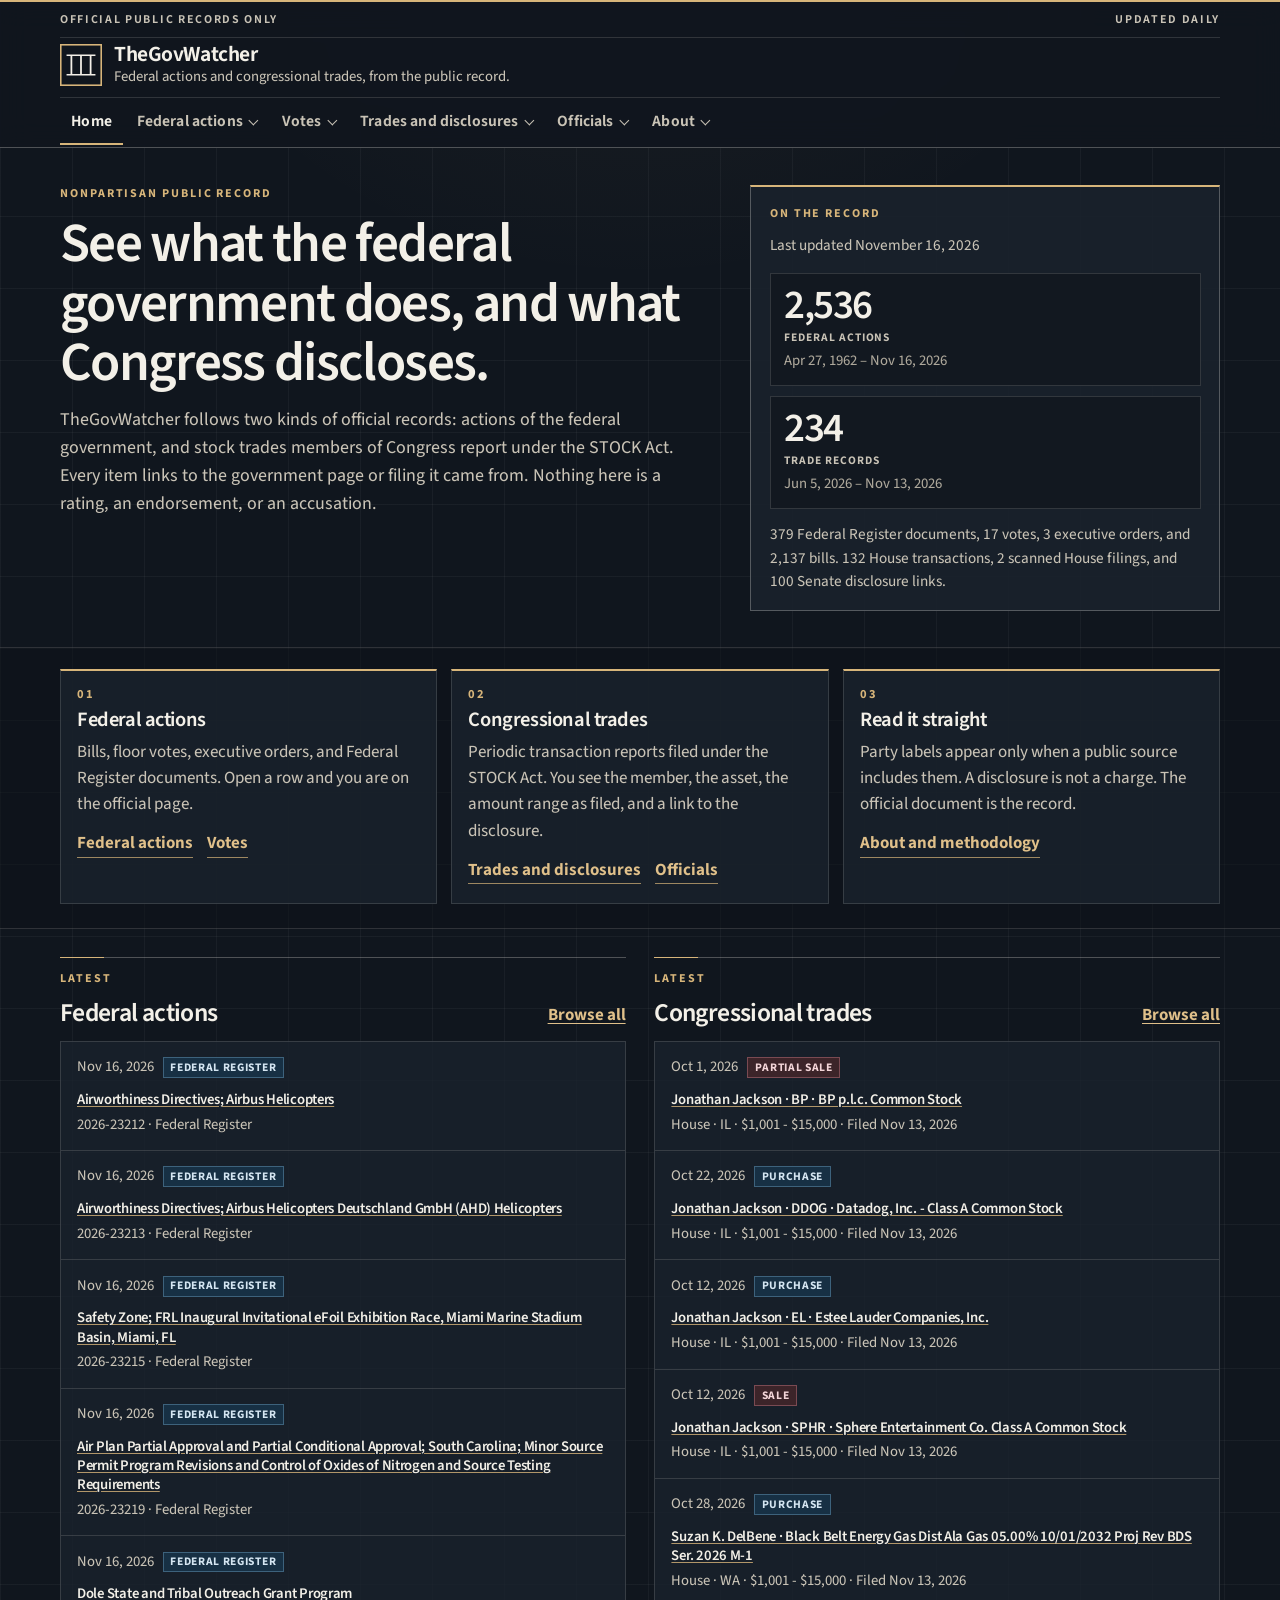
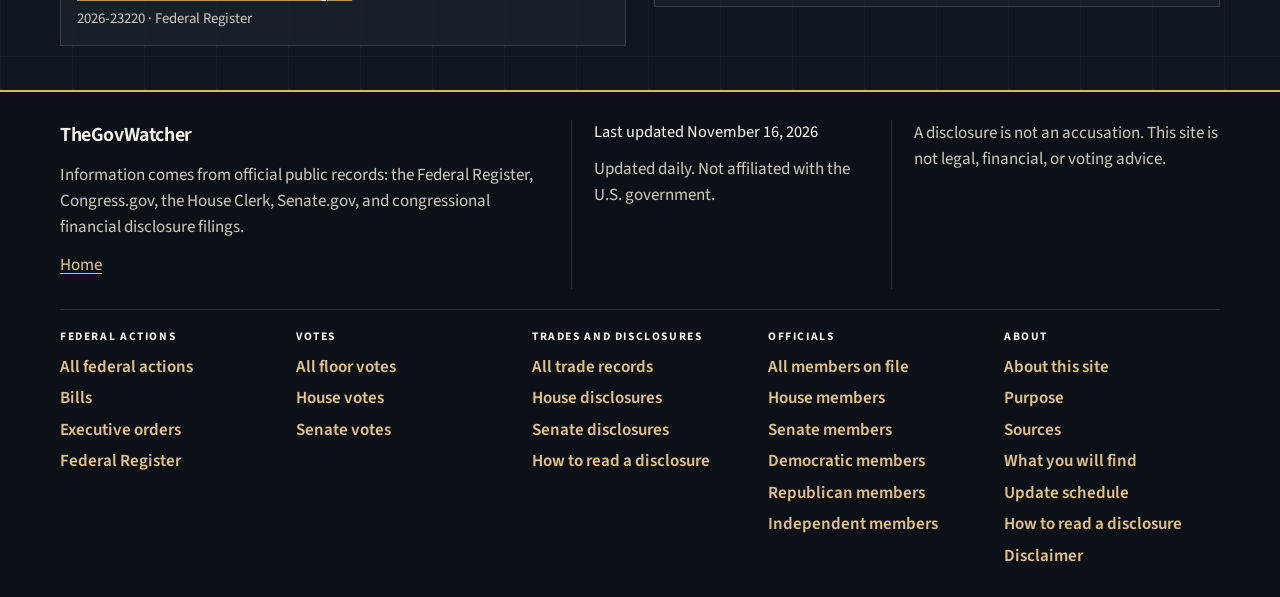
==== commit 338d1e59: "Add a section menu so every public page is easy to find. Group federal actions, votes, trades, offic" ====
--- a/docs/index.html
+++ b/docs/index.html
@@ -38,10 +38,56 @@
         <span class="nav-toggle-label">Menu</span>
       </button>
       <nav id="site-nav" class="site-nav" aria-label="Primary">
-        <a href="index.html" aria-current="page">Home</a>
-        <a href="federal.html">Federal actions</a>
-        <a href="trades.html">Congressional trades</a>
-        <a href="about.html">About</a>
+        <a class="nav-link" href="index.html" data-nav="home">Home</a>
+        <details class="nav-item" data-nav-section="federal">
+          <summary class="nav-parent">Federal actions <span class="caret" aria-hidden="true"></span></summary>
+          <div class="nav-menu" id="menu-federal">
+            <a href="federal.html" data-nav="federal">All federal actions</a>
+            <a href="federal.html?kind=bill" data-nav="bills">Bills</a>
+            <a href="federal.html?kind=executive_order" data-nav="orders">Executive orders</a>
+            <a href="federal.html?kind=federal_register" data-nav="register">Federal Register</a>
+          </div>
+        </details>
+        <details class="nav-item" data-nav-section="votes">
+          <summary class="nav-parent">Votes <span class="caret" aria-hidden="true"></span></summary>
+          <div class="nav-menu" id="menu-votes">
+            <a href="federal.html?kind=vote" data-nav="votes">All floor votes</a>
+            <a href="federal.html?kind=vote&amp;chamber=house" data-nav="votes-house">House votes</a>
+            <a href="federal.html?kind=vote&amp;chamber=senate" data-nav="votes-senate">Senate votes</a>
+          </div>
+        </details>
+        <details class="nav-item" data-nav-section="trades">
+          <summary class="nav-parent">Trades and disclosures <span class="caret" aria-hidden="true"></span></summary>
+          <div class="nav-menu" id="menu-trades">
+            <a href="trades.html" data-nav="trades">All trade records</a>
+            <a href="trades.html?chamber=house" data-nav="trades-house">House disclosures</a>
+            <a href="trades.html?chamber=senate" data-nav="trades-senate">Senate disclosures</a>
+            <a href="about.html#reading">How to read a disclosure</a>
+          </div>
+        </details>
+        <details class="nav-item" data-nav-section="officials">
+          <summary class="nav-parent">Officials <span class="caret" aria-hidden="true"></span></summary>
+          <div class="nav-menu" id="menu-officials">
+            <a href="trades.html#officials" data-nav="officials">All members on file</a>
+            <a href="trades.html?chamber=house#officials" data-nav="officials-house">House members</a>
+            <a href="trades.html?chamber=senate#officials" data-nav="officials-senate">Senate members</a>
+            <a href="trades.html?party=Democratic#officials" data-nav="officials-d">Democratic members</a>
+            <a href="trades.html?party=Republican#officials" data-nav="officials-r">Republican members</a>
+            <a href="trades.html?party=Independent#officials" data-nav="officials-i">Independent members</a>
+          </div>
+        </details>
+        <details class="nav-item" data-nav-section="about">
+          <summary class="nav-parent">About <span class="caret" aria-hidden="true"></span></summary>
+          <div class="nav-menu" id="menu-about">
+            <a href="about.html" data-nav="about">About this site</a>
+            <a href="about.html#purpose" data-nav="about-purpose">Purpose</a>
+            <a href="about.html#sources" data-nav="about-sources">Sources</a>
+            <a href="about.html#records" data-nav="about-records">What you will find</a>
+            <a href="about.html#schedule" data-nav="about-schedule">Update schedule</a>
+            <a href="about.html#reading" data-nav="about-reading">How to read a disclosure</a>
+            <a href="about.html#disclaimer" data-nav="about-disclaimer">Disclaimer</a>
+          </div>
+        </details>
       </nav>
     </div>
   </header>
@@ -81,16 +127,27 @@
           <span class="explain-num" aria-hidden="true">01</span>
           <h2>Federal actions</h2>
           <p>Bills, floor votes, executive orders, and Federal Register documents. Open a row and you are on the official page.</p>
+          <p class="explain-links">
+            <a href="federal.html">Federal actions</a>
+            <a href="federal.html?kind=vote">Votes</a>
+          </p>
         </article>
         <article>
           <span class="explain-num" aria-hidden="true">02</span>
           <h2>Congressional trades</h2>
           <p>Periodic transaction reports filed under the STOCK Act. You see the member, the asset, the amount range as filed, and a link to the disclosure.</p>
+          <p class="explain-links">
+            <a href="trades.html">Trades and disclosures</a>
+            <a href="trades.html#officials">Officials</a>
+          </p>
         </article>
         <article>
           <span class="explain-num" aria-hidden="true">03</span>
           <h2>Read it straight</h2>
           <p>Party labels appear only when a public source includes them. A disclosure is not a charge. The official document is the record.</p>
+          <p class="explain-links">
+            <a href="about.html">About and methodology</a>
+          </p>
         </article>
       </div>
     </section>
@@ -120,23 +177,62 @@
   </main>
 
   <footer class="site-footer">
-    <div class="wrap footer-grid">
-      <div>
-        <p class="footer-brand" data-site-name>TheGovWatcher</p>
-        <p>Information comes from official public records: the Federal Register, Congress.gov, the House Clerk, Senate.gov, and congressional financial disclosure filings.</p>
-      </div>
-      <div>
-        <p id="site-updated" data-last-updated>Last updated …</p>
-        <p>Updated daily. Not affiliated with the U.S. government.</p>
-      </div>
-      <div>
-        <p>A disclosure is not an accusation. This site is not legal, financial, or voting advice.</p>
-        <nav class="footer-nav" aria-label="Footer">
-          <a href="federal.html">Federal actions</a>
-          <a href="trades.html">Congressional trades</a>
-          <a href="about.html">About</a>
-        </nav>
-      </div>
+    <div class="wrap">
+      <div class="footer-grid">
+        <div>
+          <p class="footer-brand" data-site-name>TheGovWatcher</p>
+          <p>Information comes from official public records: the Federal Register, Congress.gov, the House Clerk, Senate.gov, and congressional financial disclosure filings.</p>
+          <p><a href="index.html" data-nav="home">Home</a></p>
+        </div>
+        <div>
+          <p id="site-updated" data-last-updated>Last updated …</p>
+          <p>Updated daily. Not affiliated with the U.S. government.</p>
+        </div>
+        <div>
+          <p>A disclosure is not an accusation. This site is not legal, financial, or voting advice.</p>
+        </div>
+      </div>
+      <nav class="footer-map" aria-label="Site map">
+        <div>
+          <p>Federal actions</p>
+          <a href="federal.html" data-nav="federal">All federal actions</a>
+          <a href="federal.html?kind=bill" data-nav="bills">Bills</a>
+          <a href="federal.html?kind=executive_order" data-nav="orders">Executive orders</a>
+          <a href="federal.html?kind=federal_register" data-nav="register">Federal Register</a>
+        </div>
+        <div>
+          <p>Votes</p>
+          <a href="federal.html?kind=vote" data-nav="votes">All floor votes</a>
+          <a href="federal.html?kind=vote&amp;chamber=house" data-nav="votes-house">House votes</a>
+          <a href="federal.html?kind=vote&amp;chamber=senate" data-nav="votes-senate">Senate votes</a>
+        </div>
+        <div>
+          <p>Trades and disclosures</p>
+          <a href="trades.html" data-nav="trades">All trade records</a>
+          <a href="trades.html?chamber=house" data-nav="trades-house">House disclosures</a>
+          <a href="trades.html?chamber=senate" data-nav="trades-senate">Senate disclosures</a>
+          <a href="about.html#reading">How to read a disclosure</a>
+        </div>
+        <div>
+          <p>Officials</p>
+          <a href="trades.html#officials" data-nav="officials">All members on file</a>
+          <a href="trades.html?chamber=house#officials" data-nav="officials-house">House members</a>
+          <a href="trades.html?chamber=senate#officials" data-nav="officials-senate">Senate members</a>
+          <a href="trades.html?party=Democratic#officials" data-nav="officials-d">Democratic members</a>
+          <a href="trades.html?party=Republican#officials" data-nav="officials-r">Republican members</a>
+          <a href="trades.html?party=Independent#officials" data-nav="officials-i">Independent members</a>
+        </div>
+        <div>
+          <p>About</p>
+          <a href="about.html" data-nav="about">About this site</a>
+          <a href="about.html#purpose" data-nav="about-purpose">Purpose</a>
+          <a href="about.html#sources" data-nav="about-sources">Sources</a>
+          <a href="about.html#records" data-nav="about-records">What you will find</a>
+          <a href="about.html#schedule" data-nav="about-schedule">Update schedule</a>
+          <a href="about.html#reading" data-nav="about-reading">How to read a disclosure</a>
+          <a href="about.html#disclaimer" data-nav="about-disclaimer">Disclaimer</a>
+        </div>
+      </nav>
     </div>
   </footer>
   <script src="js/config.js"></script>
--- a/docs/css/site.css
+++ b/docs/css/site.css
@@ -132,10 +132,11 @@
   grid-template-columns: minmax(0, 1fr) auto;
   grid-template-areas:
     "utility utility"
-    "brand nav";
-  gap: 0.35rem 1.5rem;
+    "brand brand"
+    "nav nav";
+  gap: 0.35rem 1rem;
   align-items: center;
-  padding: 0.7rem 0 0.8rem;
+  padding: 0.7rem 0 0.15rem;
 }
 
 .utility {
@@ -195,28 +196,112 @@
   grid-area: nav;
   display: flex;
   flex-wrap: wrap;
-  justify-content: flex-end;
-  gap: 0.2rem 0.35rem;
-}
-
-.site-nav a {
-  color: var(--muted);
-  text-decoration: none;
-  font-weight: 620;
+  align-items: stretch;
+  gap: 0.1rem 0.15rem;
+  margin: 0.35rem 0 0;
+  padding: 0.15rem 0 0;
+  border-top: 1px solid var(--line);
+}
+
+.nav-link,
+.nav-parent {
+  display: inline-flex;
+  align-items: center;
+  justify-content: flex-start;
+  gap: 0.45rem;
+  min-height: 2.75rem;
+  margin: 0;
+  padding: 0.45rem 0.7rem;
+  border: 0;
+  border-bottom: 2px solid transparent;
+  background: transparent;
+  color: var(--muted);
+  font: inherit;
+  font-weight: 650;
   font-size: 0.98rem;
   letter-spacing: 0.01em;
-  padding: 0.45rem 0.55rem;
-  border-bottom: 1px solid transparent;
-}
-
-.site-nav a[aria-current="page"] {
+  line-height: 1.2;
+  text-align: left;
+  text-decoration: none;
+  white-space: nowrap;
+  cursor: pointer;
+  list-style: none;
+}
+
+.nav-parent::-webkit-details-marker { display: none; }
+
+.nav-parent::marker { content: ""; }
+
+.nav-link:hover,
+.nav-parent:hover,
+.nav-item[open] > .nav-parent {
+  color: var(--ink);
+}
+
+.nav-link[aria-current="page"],
+.nav-parent[aria-current="true"] {
   color: var(--ink);
   border-bottom-color: var(--accent);
 }
 
-.site-nav a:hover {
-  color: var(--ink);
-  border-bottom-color: var(--line-strong);
+.nav-item { position: relative; }
+
+.caret {
+  width: 0.42rem;
+  height: 0.42rem;
+  margin-top: -0.15rem;
+  border-right: 1.5px solid currentColor;
+  border-bottom: 1.5px solid currentColor;
+  transform: rotate(45deg);
+  flex: none;
+}
+
+.nav-item[open] > .nav-parent .caret {
+  margin-top: 0.15rem;
+  transform: rotate(225deg);
+}
+
+.nav-menu {
+  display: none;
+  position: absolute;
+  z-index: 50;
+  top: calc(100% - 2px);
+  left: 0;
+  min-width: 16.5rem;
+  padding: 0.35rem;
+  background: var(--surface);
+  border: 1px solid var(--line-strong);
+  border-top: 2px solid var(--accent);
+  box-shadow: 0 18px 40px rgba(0, 0, 0, 0.38);
+}
+
+.nav-item[open] > .nav-menu { display: grid; }
+
+.nav-item:nth-last-child(-n+2) > .nav-menu {
+  left: auto;
+  right: 0;
+}
+
+.nav-menu a {
+  display: flex;
+  align-items: center;
+  min-height: 2.75rem;
+  padding: 0.45rem 0.7rem;
+  border-left: 2px solid transparent;
+  color: var(--muted);
+  font-weight: 620;
+  text-decoration: none;
+}
+
+.nav-menu a:hover {
+  color: var(--ink);
+  background: var(--row-hover);
+}
+
+.nav-menu a[aria-current="page"] {
+  color: var(--ink);
+  border-left-color: var(--accent);
+  background: rgba(215, 181, 122, 0.1);
 }
 
 .nav-toggle {
@@ -420,6 +505,22 @@
 
 .explain-grid p { margin: 0; color: var(--muted); }
 
+.explain-links {
+  display: flex;
+  flex-wrap: wrap;
+  gap: 0.35rem 0.85rem;
+  margin-top: 0.8rem !important;
+}
+
+.explain-links a {
+  color: var(--accent-2);
+  font-weight: 680;
+  text-decoration: none;
+  border-bottom: 1px solid rgba(215, 181, 122, 0.7);
+}
+
+.explain-links a:hover { color: var(--ink); }
+
 .latest-grid {
   display: grid;
   grid-template-columns: 1fr 1fr;
@@ -513,10 +614,105 @@
 
 .page { padding: 1.6rem 0 2.6rem; }
 
+.crumbs { margin: 0 0 0.85rem; }
+
+.crumbs ol {
+  display: flex;
+  flex-wrap: wrap;
+  gap: 0.3rem 0.15rem;
+  margin: 0;
+  padding: 0;
+  list-style: none;
+  color: var(--quiet);
+  font-size: 0.92rem;
+  font-weight: 620;
+}
+
+.crumbs li {
+  display: flex;
+  align-items: center;
+  gap: 0.4rem;
+}
+
+.crumbs li + li::before {
+  content: "/";
+  color: var(--accent);
+  font-weight: 700;
+}
+
+.crumbs a {
+  color: var(--muted);
+  font-weight: 650;
+  text-decoration: none;
+}
+
+.crumbs a:hover { color: var(--ink); text-decoration: underline; }
+
+.crumbs [aria-current="page"] { color: var(--ink); }
+
 .page-head {
   max-width: 46rem;
   margin-bottom: 0.35rem;
   padding-bottom: 0.2rem;
+  scroll-margin-top: 10.5rem;
+}
+
+.section-nav {
+  display: flex;
+  flex-wrap: wrap;
+  align-items: center;
+  gap: 0.65rem 0.35rem;
+  margin: 1rem 0 0.15rem;
+  padding: 0.55rem 0;
+  border-top: 1px solid var(--line);
+  border-bottom: 1px solid var(--line);
+  scroll-margin-top: 11.5rem;
+}
+
+.section-nav-group {
+  display: flex;
+  flex-wrap: wrap;
+  align-items: center;
+  gap: 0.3rem;
+  min-width: 0;
+  scroll-margin-top: 11.5rem;
+}
+
+.section-nav-group + .section-nav-group {
+  margin-left: 0.35rem;
+  padding-left: 0.9rem;
+  border-left: 1px solid var(--line-strong);
+}
+
+.section-nav-label {
+  margin-right: 0.2rem;
+  color: var(--accent);
+  font-size: 0.72rem;
+  font-weight: 700;
+  letter-spacing: 0.12em;
+  text-transform: uppercase;
+}
+
+.section-nav a {
+  display: inline-flex;
+  align-items: center;
+  min-height: 2.4rem;
+  padding: 0.3rem 0.6rem;
+  border: 1px solid transparent;
+  color: var(--muted);
+  font-weight: 650;
+  text-decoration: none;
+}
+
+.section-nav a:hover {
+  color: var(--ink);
+  border-color: var(--line-strong);
+}
+
+.section-nav a[aria-current="page"] {
+  color: var(--ink);
+  border-color: var(--accent);
+  background: rgba(215, 181, 122, 0.1);
 }
 
 .page-head h1 {
@@ -813,7 +1009,7 @@
 
 .toc {
   position: sticky;
-  top: 7.4rem;
+  top: 11.25rem;
   align-self: start;
   display: grid;
   gap: 0.15rem;
@@ -840,7 +1036,7 @@
   padding: 0.15rem 0 1.15rem;
   margin-bottom: 0.35rem;
   border-bottom: 1px solid var(--line);
-  scroll-margin-top: 7.5rem;
+  scroll-margin-top: 11.5rem;
 }
 
 .prose h2 {
@@ -901,6 +1097,35 @@
 }
 
 .footer-nav a:hover { text-decoration: underline; }
+
+.footer-map {
+  display: grid;
+  grid-template-columns: repeat(5, minmax(0, 1fr));
+  gap: 1rem 1.25rem;
+  margin-top: 1.25rem;
+  padding-top: 1.1rem;
+  border-top: 1px solid var(--line);
+}
+
+.footer-map p {
+  margin: 0 0 0.35rem;
+  color: var(--ink);
+  font-size: 0.72rem;
+  font-weight: 700;
+  letter-spacing: 0.14em;
+  text-transform: uppercase;
+}
+
+.footer-map a {
+  display: block;
+  padding: 0.16rem 0;
+  font-weight: 620;
+  text-decoration: none;
+}
+
+.footer-map a:hover { text-decoration: underline; }
+
+.footer-map a[aria-current="page"] { color: var(--ink); }
 
 #site-updated {
   color: var(--ink);
@@ -920,6 +1145,7 @@
     padding-top: 1rem;
   }
 
+  .footer-map { grid-template-columns: 1fr 1fr; }
   .filter-panel { grid-template-columns: 1fr 1fr; }
   .field-wide { grid-column: span 2; }
   .toc {
@@ -930,6 +1156,46 @@
 }
 
 @media (max-width: 860px) {
+  .site-nav {
+    flex-direction: column;
+    align-items: stretch;
+    gap: 0;
+  }
+
+  .nav-item,
+  .nav-link,
+  .nav-parent { width: 100%; }
+
+  .nav-link,
+  .nav-parent {
+    justify-content: space-between;
+    border-bottom: 1px solid var(--line);
+  }
+
+  .nav-menu,
+  .nav-item:nth-last-child(-n+2) > .nav-menu {
+    position: static;
+    left: auto;
+    right: auto;
+    min-width: 0;
+    padding: 0 0 0.2rem 0.85rem;
+    border: 0;
+    background: transparent;
+    box-shadow: none;
+  }
+
+  .nav-menu a {
+    border-bottom: 1px solid var(--line);
+  }
+
+  .section-nav { align-items: flex-start; }
+
+  .section-nav-group + .section-nav-group {
+    margin-left: 0;
+    padding-left: 0;
+    border-left: 0;
+  }
+
   .js .nav-toggle { display: inline-flex; }
 
   .js .masthead-inner {
@@ -939,22 +1205,9 @@
       "nav nav";
   }
 
-  .js .site-nav {
-    display: none;
-    flex-direction: column;
-    align-items: stretch;
-    gap: 0;
-    padding: 0.25rem 0 0.45rem;
-    border-top: 1px solid var(--line);
-  }
+  .js .site-nav { display: none; }
 
   .js .site-nav.is-open { display: flex; }
-
-  .js .site-nav a {
-    width: 100%;
-    padding: 0.7rem 0.15rem;
-    border-bottom: 1px solid var(--line);
-  }
 
   .brand-name { font-size: 1.2rem; }
   .scroll-hint { display: block; }
@@ -969,6 +1222,7 @@
   .field-wide { grid-column: auto; }
   h1 { font-size: 2.05rem; }
   .toc { grid-template-columns: 1fr; }
+  .footer-map { grid-template-columns: 1fr; }
 }
 
 @media (prefers-reduced-motion: no-preference) {
@@ -988,7 +1242,10 @@
 
   .stat,
   .latest-item,
-  .site-nav a,
+  .nav-link,
+  .nav-parent,
+  .nav-menu a,
+  .section-nav a,
   .data-table tbody tr,
   input,
   select {
@@ -1026,6 +1283,8 @@
   .explain-grid article,
   #latest-federal,
   #latest-trades,
+  .nav-menu,
+  .section-nav,
   .table-scroll,
   .data-table th,
   .data-table td,
@@ -1058,8 +1317,16 @@
   }
 
   .site-footer { background: #fff; border-top: 2px solid #141414; }
-  .nav-toggle, .scroll-hint { display: none !important; }
-  .site-nav { display: flex !important; }
+  .nav-toggle, .scroll-hint, .caret { display: none !important; }
+  .site-nav { display: flex !important; flex-direction: column !important; }
+  .nav-menu {
+    display: flex !important;
+    flex-direction: column !important;
+    position: static !important;
+    background: #fff !important;
+    box-shadow: none !important;
+  }
+  .nav-item { display: block !important; width: 100%; }
 
   .stat-panel, .stat, .filter-panel, .explain-grid article,
   #latest-federal, #latest-trades, .table-scroll, .data-table, .empty {
